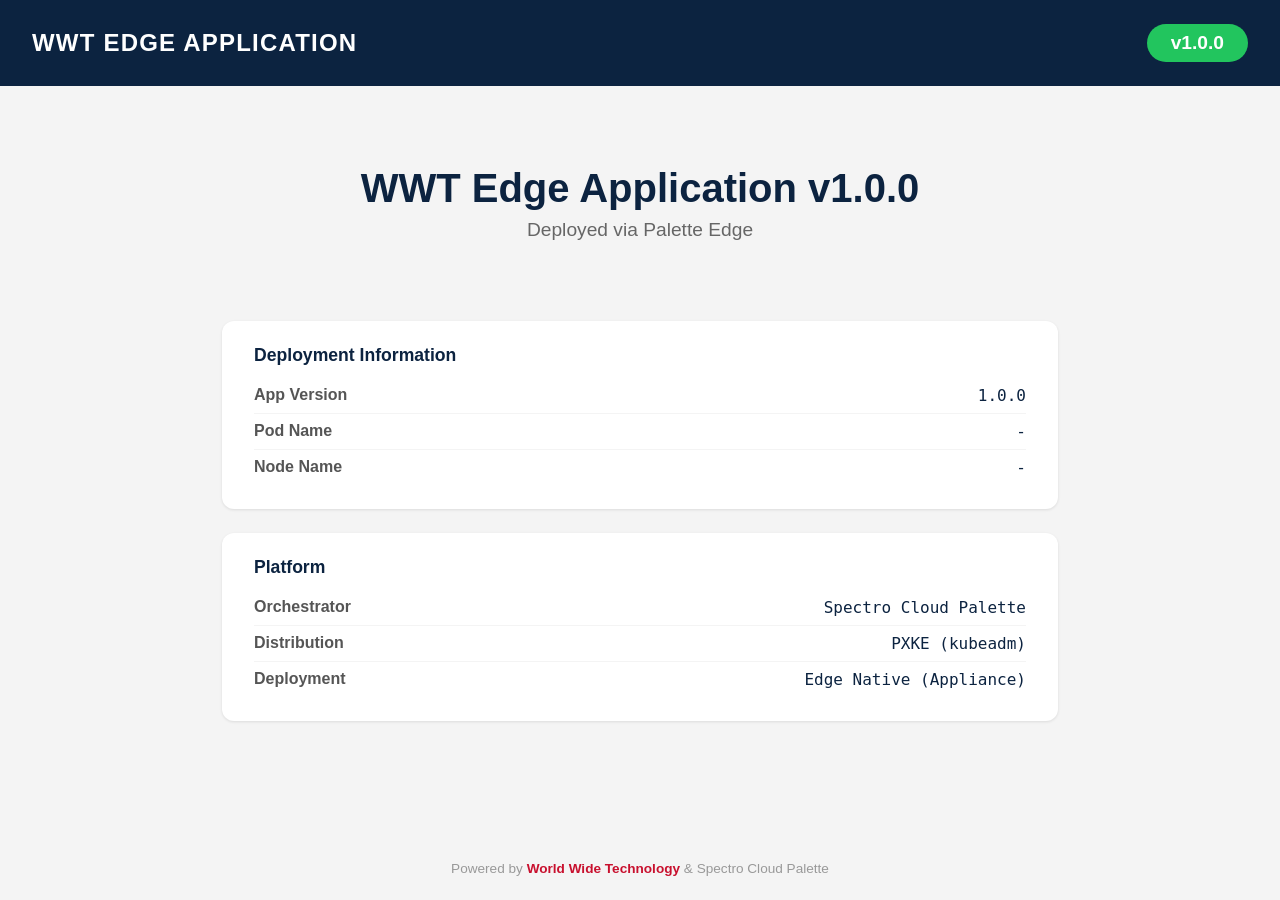
==== app/v1/index.html @ 70e2f0f3 "Initial commit: WWT custom app for Palette edge demo Dockerfile + nginx serving WWT-branded static H" ====
<!DOCTYPE html>
<html lang="en">
<head>
  <meta charset="UTF-8">
  <meta name="viewport" content="width=device-width, initial-scale=1.0">
  <title>WWT Edge Application v1.0.0</title>
  <link rel="stylesheet" href="/css/style.css">
</head>
<body>
  <div class="header">
    <h1>WWT EDGE APPLICATION</h1>
    <span class="version-badge v1">v1.0.0</span>
  </div>

  <div class="container">
    <div class="hero">
      <h2>WWT Edge Application v1.0.0</h2>
      <p class="subtitle">Deployed via Palette Edge</p>
    </div>

    <div class="card">
      <h3>Deployment Information</h3>
      <div class="info-row">
        <span class="info-label">App Version</span>
        <span class="info-value" id="app-version">1.0.0</span>
      </div>
      <div class="info-row">
        <span class="info-label">Pod Name</span>
        <span class="info-value" id="pod-name">-</span>
      </div>
      <div class="info-row">
        <span class="info-label">Node Name</span>
        <span class="info-value" id="node-name">-</span>
      </div>
    </div>

    <div class="card">
      <h3>Platform</h3>
      <div class="info-row">
        <span class="info-label">Orchestrator</span>
        <span class="info-value">Spectro Cloud Palette</span>
      </div>
      <div class="info-row">
        <span class="info-label">Distribution</span>
        <span class="info-value">PXKE (kubeadm)</span>
      </div>
      <div class="info-row">
        <span class="info-label">Deployment</span>
        <span class="info-value">Edge Native (Appliance)</span>
      </div>
    </div>
  </div>

  <div class="footer">
    Powered by <span class="accent">World Wide Technology</span> &amp; Spectro Cloud Palette
  </div>

  <script>
    // Populated by Kubernetes Downward API via ConfigMap-injected env vars
    // The nginx serves static files; pod/node info is injected at render time
    // via a small init script or left as placeholders for the demo
    const params = new URLSearchParams(window.location.search);
    if (params.get('pod')) document.getElementById('pod-name').textContent = params.get('pod');
    if (params.get('node')) document.getElementById('node-name').textContent = params.get('node');
  </script>
</body>
</html>
---- css/style.css ----
/* WWT Branding - Corporate Colors */
:root {
  --wwt-blue: #0C2340;
  --wwt-red: #C8102E;
  --wwt-white: #FFFFFF;
  --wwt-light-gray: #F4F4F4;
  --wwt-dark-gray: #333333;
}

* {
  margin: 0;
  padding: 0;
  box-sizing: border-box;
}

body {
  font-family: -apple-system, BlinkMacSystemFont, 'Segoe UI', Roboto, Oxygen, Ubuntu, sans-serif;
  background-color: var(--wwt-light-gray);
  color: var(--wwt-dark-gray);
  min-height: 100vh;
  display: flex;
  flex-direction: column;
  align-items: center;
}

.header {
  background-color: var(--wwt-blue);
  color: var(--wwt-white);
  width: 100%;
  padding: 1.5rem 2rem;
  display: flex;
  align-items: center;
  justify-content: space-between;
}

.header h1 {
  font-size: 1.5rem;
  font-weight: 600;
  letter-spacing: 0.05em;
}

.version-badge {
  font-size: 1.2rem;
  font-weight: 700;
  padding: 0.5rem 1.5rem;
  border-radius: 2rem;
  display: inline-block;
}

.version-badge.v1 {
  background-color: #22c55e;
  color: #ffffff;
}

.version-badge.v2 {
  background-color: #3b82f6;
  color: #ffffff;
}

.container {
  max-width: 900px;
  width: 100%;
  padding: 2rem;
  flex: 1;
}

.hero {
  text-align: center;
  padding: 3rem 2rem;
  margin-bottom: 2rem;
}

.hero h2 {
  font-size: 2.5rem;
  color: var(--wwt-blue);
  margin-bottom: 0.5rem;
}

.hero .subtitle {
  font-size: 1.2rem;
  color: #666;
}

.card {
  background: var(--wwt-white);
  border-radius: 0.75rem;
  padding: 1.5rem 2rem;
  margin-bottom: 1.5rem;
  box-shadow: 0 1px 3px rgba(0, 0, 0, 0.1);
}

.card h3 {
  color: var(--wwt-blue);
  margin-bottom: 0.75rem;
  font-size: 1.1rem;
}

.card .info-row {
  display: flex;
  justify-content: space-between;
  padding: 0.5rem 0;
  border-bottom: 1px solid var(--wwt-light-gray);
}

.card .info-row:last-child {
  border-bottom: none;
}

.card .info-label {
  font-weight: 600;
  color: #555;
}

.card .info-value {
  font-family: 'SF Mono', 'Fira Code', monospace;
  color: var(--wwt-blue);
}

.whats-new {
  border-left: 4px solid #3b82f6;
}

.whats-new ul {
  list-style: none;
  padding: 0;
}

.whats-new li {
  padding: 0.4rem 0;
  padding-left: 1.5rem;
  position: relative;
}

.whats-new li::before {
  content: "\2713";
  position: absolute;
  left: 0;
  color: #3b82f6;
  font-weight: bold;
}

.footer {
  text-align: center;
  padding: 1.5rem;
  color: #999;
  font-size: 0.85rem;
}

.footer .accent {
  color: var(--wwt-red);
  font-weight: 600;
}
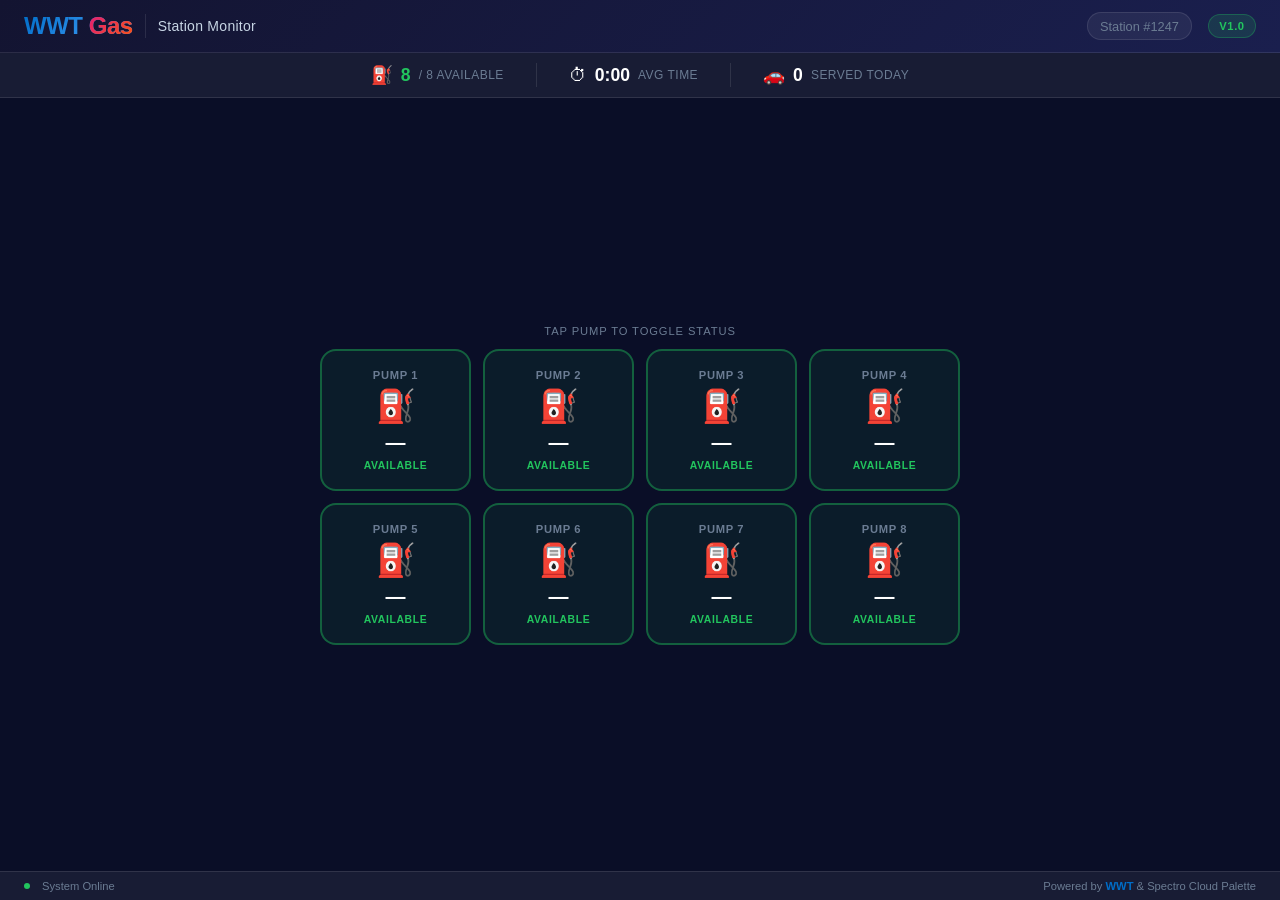
==== commit 9eb2d352: "Rebuild as WWT Gas — Costco fuel station attendant app v1: Station Monitor — 8-pump grid, tap to tog" ====
--- a/app/v1/index.html
+++ b/app/v1/index.html
@@ -2,66 +2,189 @@
 <html lang="en">
 <head>
   <meta charset="UTF-8">
-  <meta name="viewport" content="width=device-width, initial-scale=1.0">
-  <title>WWT Edge Application v1.0.0</title>
+  <meta name="viewport" content="width=device-width, initial-scale=1.0, viewport-fit=cover, user-scalable=no">
+  <meta name="apple-mobile-web-app-capable" content="yes">
+  <meta name="apple-mobile-web-app-status-bar-style" content="black-translucent">
+  <title>WWT Gas — Station Monitor</title>
   <link rel="stylesheet" href="/css/style.css">
 </head>
 <body>
+
+  <!-- Header -->
   <div class="header">
-    <h1>WWT EDGE APPLICATION</h1>
-    <span class="version-badge v1">v1.0.0</span>
+    <div class="header-left">
+      <div class="logo">WWT <span class="logo-accent">Gas</span></div>
+      <div class="header-divider"></div>
+      <div class="header-subtitle">Station Monitor</div>
+    </div>
+    <div class="header-right">
+      <span class="station-id">Station #1247</span>
+      <span class="version-pill v1">v1.0</span>
+    </div>
   </div>
 
-  <div class="container">
-    <div class="hero">
-      <h2>WWT Edge Application v1.0.0</h2>
-      <p class="subtitle">Deployed via Palette Edge</p>
+  <!-- Stats Bar -->
+  <div class="stats-bar">
+    <div class="stat">
+      <span class="stat-icon">⛽</span>
+      <span class="stat-value good" id="available-count">8</span>
+      <span class="stat-label">/ 8 Available</span>
     </div>
+    <div class="stat-divider"></div>
+    <div class="stat">
+      <span class="stat-icon">⏱</span>
+      <span class="stat-value" id="avg-time">0:00</span>
+      <span class="stat-label">Avg Time</span>
+    </div>
+    <div class="stat-divider"></div>
+    <div class="stat">
+      <span class="stat-icon">🚗</span>
+      <span class="stat-value" id="cars-served">0</span>
+      <span class="stat-label">Served Today</span>
+    </div>
+  </div>
 
-    <div class="card">
-      <h3>Deployment Information</h3>
-      <div class="info-row">
-        <span class="info-label">App Version</span>
-        <span class="info-value" id="app-version">1.0.0</span>
-      </div>
-      <div class="info-row">
-        <span class="info-label">Pod Name</span>
-        <span class="info-value" id="pod-name">-</span>
-      </div>
-      <div class="info-row">
-        <span class="info-label">Node Name</span>
-        <span class="info-value" id="node-name">-</span>
-      </div>
-    </div>
-
-    <div class="card">
-      <h3>Platform</h3>
-      <div class="info-row">
-        <span class="info-label">Orchestrator</span>
-        <span class="info-value">Spectro Cloud Palette</span>
-      </div>
-      <div class="info-row">
-        <span class="info-label">Distribution</span>
-        <span class="info-value">PXKE (kubeadm)</span>
-      </div>
-      <div class="info-row">
-        <span class="info-label">Deployment</span>
-        <span class="info-value">Edge Native (Appliance)</span>
+  <!-- Pump Grid -->
+  <div class="main v1-layout">
+    <div class="pump-section">
+      <div class="section-label">Tap pump to toggle status</div>
+      <div class="pump-grid" id="pump-grid">
+        <!-- Pumps generated by JS -->
       </div>
     </div>
   </div>
 
+  <!-- Footer -->
   <div class="footer">
-    Powered by <span class="accent">World Wide Technology</span> &amp; Spectro Cloud Palette
+    <div class="footer-left">
+      <span class="status-dot online"></span>
+      <span>System Online</span>
+    </div>
+    <div class="footer-right">
+      <span class="powered-by">Powered by <span>WWT</span> &amp; Spectro Cloud Palette</span>
+    </div>
   </div>
 
-  <script>
-    // Populated by Kubernetes Downward API via ConfigMap-injected env vars
-    // The nginx serves static files; pod/node info is injected at render time
-    // via a small init script or left as placeholders for the demo
-    const params = new URLSearchParams(window.location.search);
-    if (params.get('pod')) document.getElementById('pod-name').textContent = params.get('pod');
-    if (params.get('node')) document.getElementById('node-name').textContent = params.get('node');
-  </script>
+<script>
+(function() {
+  'use strict';
+
+  const PUMP_COUNT = 8;
+  const WARNING_THRESHOLD = 300;  // 5 min
+  const CRITICAL_THRESHOLD = 420; // 7 min
+
+  // State
+  const pumps = [];
+  let carsServed = 0;
+  let completedTimes = [];
+
+  // Init pumps
+  for (let i = 1; i <= PUMP_COUNT; i++) {
+    pumps.push({ id: i, status: 'available', startTime: null, elapsed: 0 });
+  }
+
+  // Render pump grid
+  const grid = document.getElementById('pump-grid');
+  pumps.forEach(pump => {
+    const el = document.createElement('div');
+    el.className = 'pump available';
+    el.dataset.id = pump.id;
+    el.innerHTML = `
+      <span class="pump-number">Pump ${pump.id}</span>
+      <span class="pump-status-icon">⛽</span>
+      <span class="pump-timer">—</span>
+      <span class="pump-label">Available</span>
+    `;
+    el.addEventListener('click', () => togglePump(pump.id));
+    grid.appendChild(el);
+  });
+
+  function togglePump(id) {
+    const pump = pumps.find(p => p.id === id);
+    if (pump.status === 'available') {
+      pump.status = 'occupied';
+      pump.startTime = Date.now();
+      pump.elapsed = 0;
+    } else {
+      // Complete the pump session
+      if (pump.elapsed > 0) {
+        completedTimes.push(pump.elapsed);
+        carsServed++;
+      }
+      pump.status = 'available';
+      pump.startTime = null;
+      pump.elapsed = 0;
+    }
+    render();
+  }
+
+  function formatTime(seconds) {
+    const m = Math.floor(seconds / 60);
+    const s = Math.floor(seconds % 60);
+    return `${m}:${s.toString().padStart(2, '0')}`;
+  }
+
+  function render() {
+    pumps.forEach(pump => {
+      const el = grid.querySelector(`[data-id="${pump.id}"]`);
+      if (!el) return;
+
+      if (pump.status !== 'available' && pump.startTime) {
+        pump.elapsed = (Date.now() - pump.startTime) / 1000;
+
+        if (pump.elapsed >= CRITICAL_THRESHOLD) {
+          pump.status = 'critical';
+        } else if (pump.elapsed >= WARNING_THRESHOLD) {
+          pump.status = 'warning';
+        } else {
+          pump.status = 'occupied';
+        }
+      }
+
+      el.className = `pump ${pump.status}`;
+
+      const icon = el.querySelector('.pump-status-icon');
+      const timer = el.querySelector('.pump-timer');
+      const label = el.querySelector('.pump-label');
+
+      if (pump.status === 'available') {
+        icon.textContent = '⛽';
+        timer.textContent = '—';
+        label.textContent = 'Available';
+      } else if (pump.status === 'occupied') {
+        icon.textContent = '🚗';
+        timer.textContent = formatTime(pump.elapsed);
+        label.textContent = 'Occupied';
+      } else if (pump.status === 'warning') {
+        icon.textContent = '⚠️';
+        timer.textContent = formatTime(pump.elapsed);
+        label.textContent = 'Overstay';
+      } else if (pump.status === 'critical') {
+        icon.textContent = '🚨';
+        timer.textContent = formatTime(pump.elapsed);
+        label.textContent = 'Alert';
+      }
+    });
+
+    // Update stats
+    const available = pumps.filter(p => p.status === 'available').length;
+    const availEl = document.getElementById('available-count');
+    availEl.textContent = available;
+    availEl.className = `stat-value ${available > 4 ? 'good' : available > 2 ? 'warn' : 'bad'}`;
+
+    document.getElementById('cars-served').textContent = carsServed;
+
+    // Avg time from completed sessions
+    if (completedTimes.length > 0) {
+      const avg = completedTimes.reduce((a, b) => a + b, 0) / completedTimes.length;
+      document.getElementById('avg-time').textContent = formatTime(avg);
+    }
+  }
+
+  // Tick every second
+  setInterval(render, 1000);
+  render();
+})();
+</script>
 </body>
 </html>
--- a/css/style.css
+++ b/css/style.css
@@ -1,152 +1,612 @@
-/* WWT Branding - Corporate Colors */
+/* WWT Gas — Fuel Station Attendant App
+   WWT Branding: #006dc7 blue, #131431 navy, #e31c79 pink accent
+   iPad-first, touch-optimized, dark mode dashboard */
+
 :root {
-  --wwt-blue: #0C2340;
-  --wwt-red: #C8102E;
-  --wwt-white: #FFFFFF;
-  --wwt-light-gray: #F4F4F4;
-  --wwt-dark-gray: #333333;
-}
-
-* {
-  margin: 0;
-  padding: 0;
-  box-sizing: border-box;
+  --wwt-blue: #006dc7;
+  --wwt-navy: #131431;
+  --wwt-deep: #0a0e27;
+  --wwt-pink: #e31c79;
+  --wwt-orange: #fb5510;
+  --wwt-white: #ffffff;
+  --wwt-light: #c8d6e5;
+  --wwt-muted: #6b7c93;
+
+  --pump-available: #22c55e;
+  --pump-occupied: #006dc7;
+  --pump-warning: #f59e0b;
+  --pump-critical: #ef4444;
+  --pump-offline: #374151;
+
+  --glass-bg: rgba(255, 255, 255, 0.06);
+  --glass-border: rgba(255, 255, 255, 0.1);
+  --glass-hover: rgba(255, 255, 255, 0.1);
+
+  --radius: 1rem;
+  --radius-sm: 0.625rem;
+  --radius-lg: 1.25rem;
+
+  --shadow: 0 8px 32px rgba(0, 0, 0, 0.3);
+  --shadow-glow: 0 0 20px rgba(0, 109, 199, 0.3);
+}
+
+* { margin: 0; padding: 0; box-sizing: border-box; }
+
+html {
+  font-size: 16px;
+  -webkit-tap-highlight-color: transparent;
+  -webkit-touch-callout: none;
+  user-select: none;
 }
 
 body {
-  font-family: -apple-system, BlinkMacSystemFont, 'Segoe UI', Roboto, Oxygen, Ubuntu, sans-serif;
-  background-color: var(--wwt-light-gray);
-  color: var(--wwt-dark-gray);
+  font-family: -apple-system, BlinkMacSystemFont, 'SF Pro Display', 'Segoe UI', Roboto, sans-serif;
+  background: var(--wwt-deep);
+  color: var(--wwt-white);
   min-height: 100vh;
+  min-height: 100dvh;
+  overflow: hidden;
   display: flex;
   flex-direction: column;
-  align-items: center;
-}
-
+}
+
+/* ─── Header ─── */
 .header {
-  background-color: var(--wwt-blue);
+  display: flex;
+  align-items: center;
+  justify-content: space-between;
+  padding: 0.75rem 1.5rem;
+  background: linear-gradient(135deg, var(--wwt-navy) 0%, #1a1f4e 100%);
+  border-bottom: 1px solid var(--glass-border);
+  flex-shrink: 0;
+}
+
+.header-left {
+  display: flex;
+  align-items: center;
+  gap: 0.75rem;
+}
+
+.logo {
+  font-size: 1.5rem;
+  font-weight: 700;
+  letter-spacing: -0.02em;
+  background: linear-gradient(135deg, var(--wwt-blue), #4da6ff);
+  -webkit-background-clip: text;
+  -webkit-text-fill-color: transparent;
+  background-clip: text;
+}
+
+.logo-accent {
+  background: linear-gradient(135deg, var(--wwt-pink), var(--wwt-orange));
+  -webkit-background-clip: text;
+  -webkit-text-fill-color: transparent;
+  background-clip: text;
+}
+
+.header-divider {
+  width: 1px;
+  height: 1.5rem;
+  background: var(--glass-border);
+}
+
+.header-subtitle {
+  font-size: 0.875rem;
+  font-weight: 500;
+  color: var(--wwt-light);
+  letter-spacing: 0.02em;
+}
+
+.header-right {
+  display: flex;
+  align-items: center;
+  gap: 1rem;
+}
+
+.station-id {
+  font-size: 0.8rem;
+  color: var(--wwt-muted);
+  background: var(--glass-bg);
+  padding: 0.35rem 0.75rem;
+  border-radius: 2rem;
+  border: 1px solid var(--glass-border);
+}
+
+.version-pill {
+  font-size: 0.7rem;
+  font-weight: 600;
+  padding: 0.3rem 0.65rem;
+  border-radius: 2rem;
+  letter-spacing: 0.05em;
+  text-transform: uppercase;
+}
+
+.version-pill.v1 {
+  background: rgba(34, 197, 94, 0.15);
+  color: var(--pump-available);
+  border: 1px solid rgba(34, 197, 94, 0.3);
+}
+
+.version-pill.v2 {
+  background: rgba(0, 109, 199, 0.15);
+  color: #4da6ff;
+  border: 1px solid rgba(0, 109, 199, 0.3);
+}
+
+.notification-badge {
+  position: relative;
+  font-size: 1.25rem;
+  cursor: pointer;
+  padding: 0.25rem;
+}
+
+.notification-badge .count {
+  position: absolute;
+  top: -4px;
+  right: -6px;
+  background: var(--wwt-pink);
+  color: white;
+  font-size: 0.6rem;
+  font-weight: 700;
+  width: 1rem;
+  height: 1rem;
+  border-radius: 50%;
+  display: flex;
+  align-items: center;
+  justify-content: center;
+}
+
+/* ─── Stats Bar ─── */
+.stats-bar {
+  display: flex;
+  align-items: center;
+  justify-content: center;
+  gap: 2rem;
+  padding: 0.625rem 1.5rem;
+  background: var(--glass-bg);
+  border-bottom: 1px solid var(--glass-border);
+  flex-shrink: 0;
+}
+
+.stat {
+  display: flex;
+  align-items: center;
+  gap: 0.5rem;
+}
+
+.stat-icon {
+  font-size: 1.1rem;
+}
+
+.stat-value {
+  font-size: 1.1rem;
+  font-weight: 700;
+  font-variant-numeric: tabular-nums;
+}
+
+.stat-value.good { color: var(--pump-available); }
+.stat-value.warn { color: var(--pump-warning); }
+.stat-value.bad { color: var(--pump-critical); }
+
+.stat-label {
+  font-size: 0.75rem;
+  color: var(--wwt-muted);
+  text-transform: uppercase;
+  letter-spacing: 0.04em;
+}
+
+.stat-divider {
+  width: 1px;
+  height: 1.5rem;
+  background: var(--glass-border);
+}
+
+/* ─── Recommendation Bar (v2 only) ─── */
+.recommendation-bar {
+  display: flex;
+  align-items: center;
+  gap: 0.75rem;
+  padding: 0.625rem 1.5rem;
+  background: linear-gradient(90deg, rgba(0, 109, 199, 0.15), rgba(0, 109, 199, 0.05));
+  border-bottom: 1px solid rgba(0, 109, 199, 0.2);
+  flex-shrink: 0;
+}
+
+.recommendation-bar .icon {
+  font-size: 1.25rem;
+}
+
+.recommendation-bar .label {
+  font-size: 0.8rem;
+  color: var(--wwt-muted);
+  text-transform: uppercase;
+  letter-spacing: 0.04em;
+}
+
+.recommendation-bar .pump-rec {
+  font-size: 1rem;
+  font-weight: 700;
+  color: var(--pump-available);
+}
+
+.recommendation-bar .pump-rec-detail {
+  font-size: 0.8rem;
+  color: var(--wwt-muted);
+}
+
+/* ─── Main Content ─── */
+.main {
+  flex: 1;
+  display: flex;
+  overflow: hidden;
+  min-height: 0;
+}
+
+.main.v1-layout {
+  justify-content: center;
+  align-items: center;
+  padding: 1rem;
+}
+
+.main.v2-layout {
+  gap: 0;
+}
+
+/* ─── Pump Grid ─── */
+.pump-section {
+  flex: 1;
+  display: flex;
+  flex-direction: column;
+  align-items: center;
+  justify-content: center;
+  padding: 1rem 1.5rem;
+  min-width: 0;
+}
+
+.pump-section .section-label {
+  font-size: 0.7rem;
+  color: var(--wwt-muted);
+  text-transform: uppercase;
+  letter-spacing: 0.08em;
+  margin-bottom: 0.75rem;
+}
+
+.pump-grid {
+  display: grid;
+  grid-template-columns: repeat(4, 1fr);
+  gap: 0.75rem;
+  width: 100%;
+  max-width: 640px;
+}
+
+.v2-layout .pump-grid {
+  max-width: 520px;
+}
+
+/* ─── Pump Card ─── */
+.pump {
+  position: relative;
+  background: var(--glass-bg);
+  border: 2px solid var(--glass-border);
+  border-radius: var(--radius);
+  padding: 1rem 0.5rem;
+  display: flex;
+  flex-direction: column;
+  align-items: center;
+  gap: 0.375rem;
+  cursor: pointer;
+  transition: all 0.2s ease;
+  min-height: 100px;
+  -webkit-tap-highlight-color: transparent;
+  touch-action: manipulation;
+}
+
+.pump:active {
+  transform: scale(0.96);
+}
+
+.pump.available {
+  border-color: rgba(34, 197, 94, 0.4);
+  background: rgba(34, 197, 94, 0.08);
+}
+
+.pump.available:active {
+  background: rgba(34, 197, 94, 0.15);
+}
+
+.pump.occupied {
+  border-color: rgba(0, 109, 199, 0.5);
+  background: rgba(0, 109, 199, 0.1);
+}
+
+.pump.warning {
+  border-color: rgba(245, 158, 11, 0.5);
+  background: rgba(245, 158, 11, 0.1);
+  animation: pulse-warning 2s ease-in-out infinite;
+}
+
+.pump.critical {
+  border-color: rgba(239, 68, 68, 0.6);
+  background: rgba(239, 68, 68, 0.12);
+  animation: pulse-critical 1s ease-in-out infinite;
+}
+
+.pump.offline {
+  border-color: rgba(55, 65, 81, 0.5);
+  background: rgba(55, 65, 81, 0.15);
+  opacity: 0.5;
+  cursor: default;
+}
+
+.pump-number {
+  font-size: 0.7rem;
+  font-weight: 600;
+  color: var(--wwt-muted);
+  text-transform: uppercase;
+  letter-spacing: 0.06em;
+}
+
+.pump-status-icon {
+  font-size: 1.75rem;
+}
+
+.pump-timer {
+  font-size: 1.1rem;
+  font-weight: 700;
+  font-variant-numeric: tabular-nums;
   color: var(--wwt-white);
-  width: 100%;
-  padding: 1.5rem 2rem;
+}
+
+.pump-label {
+  font-size: 0.65rem;
+  text-transform: uppercase;
+  letter-spacing: 0.06em;
+  font-weight: 600;
+}
+
+.pump.available .pump-label { color: var(--pump-available); }
+.pump.occupied .pump-label { color: #4da6ff; }
+.pump.warning .pump-label { color: var(--pump-warning); }
+.pump.critical .pump-label { color: var(--pump-critical); }
+
+.pump .sensor-dot {
+  position: absolute;
+  top: 0.5rem;
+  right: 0.5rem;
+  width: 6px;
+  height: 6px;
+  border-radius: 50%;
+  background: var(--pump-available);
+  animation: sensor-blink 3s ease-in-out infinite;
+}
+
+.pump.occupied .sensor-dot,
+.pump.warning .sensor-dot,
+.pump.critical .sensor-dot {
+  background: var(--wwt-blue);
+}
+
+/* ─── Analytics Panel (v2) ─── */
+.analytics-panel {
+  width: 280px;
+  background: linear-gradient(180deg, rgba(19, 20, 49, 0.95), rgba(10, 14, 39, 0.98));
+  border-left: 1px solid var(--glass-border);
+  padding: 1rem;
+  display: flex;
+  flex-direction: column;
+  gap: 0.75rem;
+  overflow-y: auto;
+  flex-shrink: 0;
+}
+
+.analytics-panel .panel-title {
+  font-size: 0.7rem;
+  font-weight: 600;
+  text-transform: uppercase;
+  letter-spacing: 0.08em;
+  color: var(--wwt-muted);
+  padding-bottom: 0.375rem;
+  border-bottom: 1px solid var(--glass-border);
+}
+
+.metric-card {
+  background: var(--glass-bg);
+  border: 1px solid var(--glass-border);
+  border-radius: var(--radius-sm);
+  padding: 0.75rem;
+}
+
+.metric-card .metric-label {
+  font-size: 0.65rem;
+  text-transform: uppercase;
+  letter-spacing: 0.06em;
+  color: var(--wwt-muted);
+  margin-bottom: 0.25rem;
+}
+
+.metric-card .metric-value {
+  font-size: 1.5rem;
+  font-weight: 700;
+  font-variant-numeric: tabular-nums;
+}
+
+.metric-card .metric-unit {
+  font-size: 0.75rem;
+  color: var(--wwt-muted);
+  font-weight: 400;
+}
+
+.metric-card .metric-trend {
+  font-size: 0.75rem;
+  font-weight: 600;
+  margin-left: 0.5rem;
+}
+
+.metric-trend.up { color: var(--pump-available); }
+.metric-trend.down { color: var(--pump-critical); }
+
+.efficiency-bar {
+  height: 6px;
+  background: rgba(255, 255, 255, 0.08);
+  border-radius: 3px;
+  margin-top: 0.5rem;
+  overflow: hidden;
+}
+
+.efficiency-bar .fill {
+  height: 100%;
+  border-radius: 3px;
+  background: linear-gradient(90deg, var(--wwt-blue), var(--pump-available));
+  transition: width 0.5s ease;
+}
+
+.activity-log {
+  flex: 1;
+  min-height: 0;
+}
+
+.activity-log .log-title {
+  font-size: 0.65rem;
+  text-transform: uppercase;
+  letter-spacing: 0.06em;
+  color: var(--wwt-muted);
+  margin-bottom: 0.5rem;
+}
+
+.log-entries {
+  display: flex;
+  flex-direction: column;
+  gap: 0.375rem;
+  max-height: 180px;
+  overflow-y: auto;
+}
+
+.log-entry {
+  font-size: 0.7rem;
+  color: var(--wwt-light);
+  padding: 0.35rem 0.5rem;
+  background: var(--glass-bg);
+  border-radius: 0.375rem;
+  display: flex;
+  align-items: center;
+  gap: 0.5rem;
+}
+
+.log-entry .log-time {
+  color: var(--wwt-muted);
+  font-variant-numeric: tabular-nums;
+  flex-shrink: 0;
+}
+
+/* ─── Footer ─── */
+.footer {
   display: flex;
   align-items: center;
   justify-content: space-between;
-}
-
-.header h1 {
-  font-size: 1.5rem;
+  padding: 0.5rem 1.5rem;
+  background: var(--glass-bg);
+  border-top: 1px solid var(--glass-border);
+  flex-shrink: 0;
+}
+
+.footer-left, .footer-right {
+  display: flex;
+  align-items: center;
+  gap: 0.75rem;
+  font-size: 0.7rem;
+  color: var(--wwt-muted);
+}
+
+.footer .status-dot {
+  width: 6px;
+  height: 6px;
+  border-radius: 50%;
+  display: inline-block;
+}
+
+.footer .status-dot.online { background: var(--pump-available); }
+.footer .status-dot.sensor { background: var(--wwt-blue); animation: sensor-blink 3s ease-in-out infinite; }
+
+.footer .powered-by {
+  color: var(--wwt-muted);
+}
+
+.footer .powered-by span {
+  color: var(--wwt-blue);
   font-weight: 600;
-  letter-spacing: 0.05em;
-}
-
-.version-badge {
-  font-size: 1.2rem;
-  font-weight: 700;
-  padding: 0.5rem 1.5rem;
-  border-radius: 2rem;
-  display: inline-block;
-}
-
-.version-badge.v1 {
-  background-color: #22c55e;
-  color: #ffffff;
-}
-
-.version-badge.v2 {
-  background-color: #3b82f6;
-  color: #ffffff;
-}
-
-.container {
-  max-width: 900px;
-  width: 100%;
-  padding: 2rem;
-  flex: 1;
-}
-
-.hero {
-  text-align: center;
-  padding: 3rem 2rem;
-  margin-bottom: 2rem;
-}
-
-.hero h2 {
-  font-size: 2.5rem;
-  color: var(--wwt-blue);
-  margin-bottom: 0.5rem;
-}
-
-.hero .subtitle {
-  font-size: 1.2rem;
-  color: #666;
-}
-
-.card {
-  background: var(--wwt-white);
-  border-radius: 0.75rem;
-  padding: 1.5rem 2rem;
-  margin-bottom: 1.5rem;
-  box-shadow: 0 1px 3px rgba(0, 0, 0, 0.1);
-}
-
-.card h3 {
-  color: var(--wwt-blue);
-  margin-bottom: 0.75rem;
-  font-size: 1.1rem;
-}
-
-.card .info-row {
-  display: flex;
-  justify-content: space-between;
-  padding: 0.5rem 0;
-  border-bottom: 1px solid var(--wwt-light-gray);
-}
-
-.card .info-row:last-child {
-  border-bottom: none;
-}
-
-.card .info-label {
-  font-weight: 600;
-  color: #555;
-}
-
-.card .info-value {
-  font-family: 'SF Mono', 'Fira Code', monospace;
-  color: var(--wwt-blue);
-}
-
-.whats-new {
-  border-left: 4px solid #3b82f6;
-}
-
-.whats-new ul {
-  list-style: none;
-  padding: 0;
-}
-
-.whats-new li {
-  padding: 0.4rem 0;
-  padding-left: 1.5rem;
-  position: relative;
-}
-
-.whats-new li::before {
-  content: "\2713";
-  position: absolute;
-  left: 0;
-  color: #3b82f6;
-  font-weight: bold;
-}
-
-.footer {
-  text-align: center;
-  padding: 1.5rem;
-  color: #999;
-  font-size: 0.85rem;
-}
-
-.footer .accent {
-  color: var(--wwt-red);
-  font-weight: 600;
-}
+}
+
+/* ─── Toast Notifications ─── */
+.toast-container {
+  position: fixed;
+  top: 4.5rem;
+  right: 1rem;
+  display: flex;
+  flex-direction: column;
+  gap: 0.5rem;
+  z-index: 100;
+  pointer-events: none;
+}
+
+.toast {
+  background: rgba(19, 20, 49, 0.95);
+  backdrop-filter: blur(12px);
+  border: 1px solid var(--glass-border);
+  border-radius: var(--radius-sm);
+  padding: 0.6rem 1rem;
+  font-size: 0.8rem;
+  color: var(--wwt-light);
+  display: flex;
+  align-items: center;
+  gap: 0.5rem;
+  animation: toast-in 0.3s ease-out;
+  box-shadow: var(--shadow);
+  max-width: 300px;
+}
+
+.toast.warning { border-color: rgba(245, 158, 11, 0.4); }
+.toast.info { border-color: rgba(0, 109, 199, 0.4); }
+.toast.success { border-color: rgba(34, 197, 94, 0.4); }
+
+.toast.fade-out {
+  animation: toast-out 0.3s ease-in forwards;
+}
+
+/* ─── Animations ─── */
+@keyframes pulse-warning {
+  0%, 100% { box-shadow: 0 0 0 0 rgba(245, 158, 11, 0); }
+  50% { box-shadow: 0 0 16px 2px rgba(245, 158, 11, 0.2); }
+}
+
+@keyframes pulse-critical {
+  0%, 100% { box-shadow: 0 0 0 0 rgba(239, 68, 68, 0); }
+  50% { box-shadow: 0 0 20px 4px rgba(239, 68, 68, 0.25); }
+}
+
+@keyframes sensor-blink {
+  0%, 100% { opacity: 1; }
+  50% { opacity: 0.3; }
+}
+
+@keyframes toast-in {
+  from { opacity: 0; transform: translateX(20px); }
+  to { opacity: 1; transform: translateX(0); }
+}
+
+@keyframes toast-out {
+  from { opacity: 1; transform: translateX(0); }
+  to { opacity: 0; transform: translateX(20px); }
+}
+
+/* ─── Responsive ─── */
+@media (max-width: 768px) {
+  .pump-grid { grid-template-columns: repeat(2, 1fr); }
+  .analytics-panel { width: 220px; }
+  .stats-bar { gap: 1rem; flex-wrap: wrap; }
+}
+
+@media (min-width: 1024px) {
+  .pump { min-height: 110px; padding: 1.125rem 0.75rem; }
+  .pump-timer { font-size: 1.25rem; }
+  .pump-status-icon { font-size: 2rem; }
+}
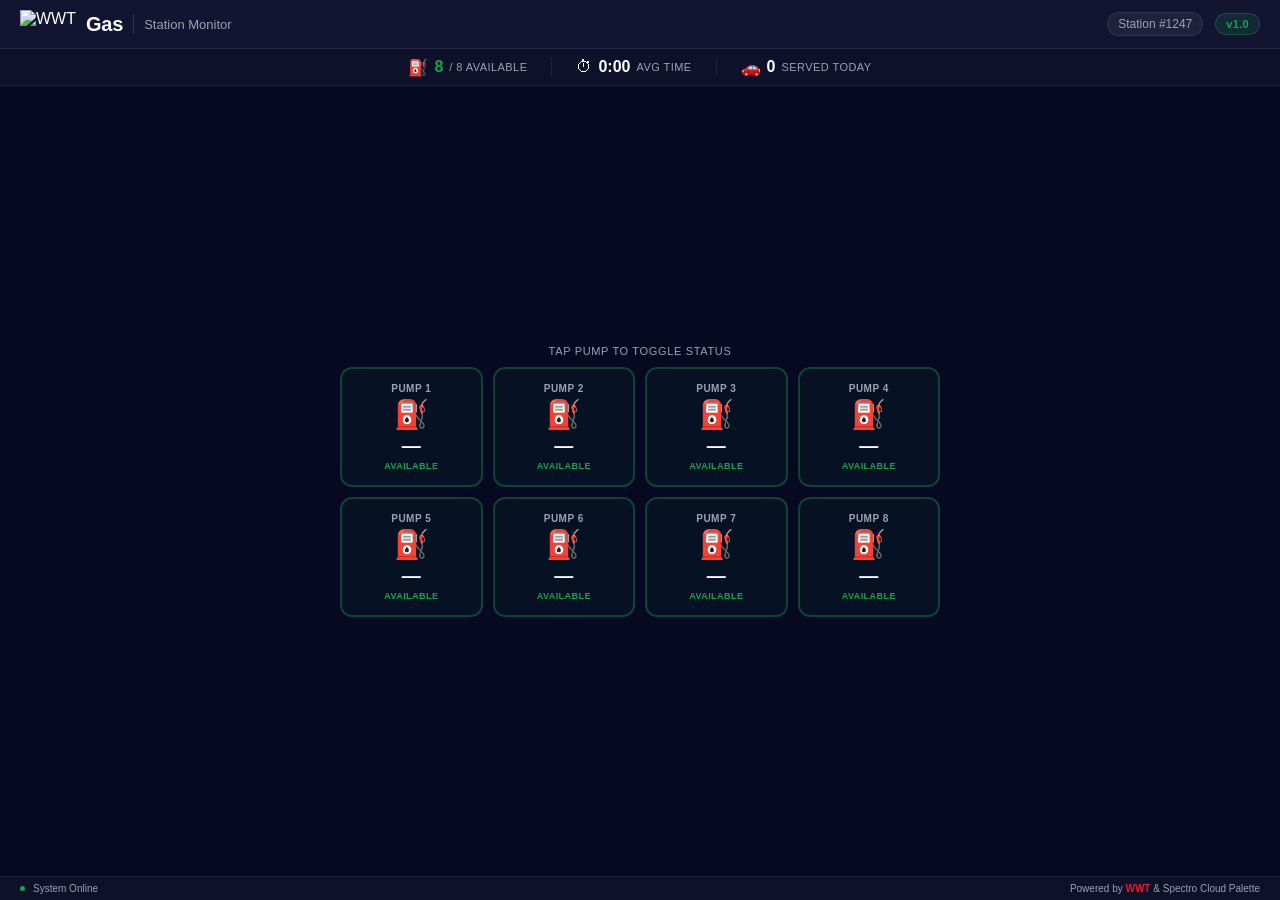
==== commit 1098b7ac: "Update branding with real WWT logo and speed up v2 simulation" ====
--- a/app/v1/index.html
+++ b/app/v1/index.html
@@ -13,7 +13,8 @@
   <!-- Header -->
   <div class="header">
     <div class="header-left">
-      <div class="logo">WWT <span class="logo-accent">Gas</span></div>
+      <img src="/images/logo.png" class="logo-mark" alt="WWT">
+      <span class="logo-text">Gas</span>
       <div class="header-divider"></div>
       <div class="header-subtitle">Station Monitor</div>
     </div>
--- a/css/style.css
+++ b/css/style.css
@@ -1,33 +1,31 @@
 /* WWT Gas — Fuel Station Attendant App
-   WWT Branding: #006dc7 blue, #131431 navy, #e31c79 pink accent
-   iPad-first, touch-optimized, dark mode dashboard */
+   Brand: World Wide Technology
+   Colors from wwt.com: blue #006dc7, ink #0a0b19, red #e8192c,
+   dark bg #070822, navy #131431, pink rgba(227,28,121) */
 
 :root {
+  --wwt-red: #e8192c;
   --wwt-blue: #006dc7;
+  --wwt-ink: #0a0b19;
+  --wwt-dark: #070822;
   --wwt-navy: #131431;
-  --wwt-deep: #0a0e27;
   --wwt-pink: #e31c79;
-  --wwt-orange: #fb5510;
+  --wwt-orange: #fb550e;
+  --wwt-purple: #1c0087;
   --wwt-white: #ffffff;
-  --wwt-light: #c8d6e5;
-  --wwt-muted: #6b7c93;
-
-  --pump-available: #22c55e;
+  --wwt-light: #d1d5db;
+  --wwt-muted: #9ca3af;
+
+  --pump-available: #16a34a;
   --pump-occupied: #006dc7;
   --pump-warning: #f59e0b;
   --pump-critical: #ef4444;
-  --pump-offline: #374151;
-
-  --glass-bg: rgba(255, 255, 255, 0.06);
-  --glass-border: rgba(255, 255, 255, 0.1);
-  --glass-hover: rgba(255, 255, 255, 0.1);
-
-  --radius: 1rem;
-  --radius-sm: 0.625rem;
-  --radius-lg: 1.25rem;
-
-  --shadow: 0 8px 32px rgba(0, 0, 0, 0.3);
-  --shadow-glow: 0 0 20px rgba(0, 109, 199, 0.3);
+
+  --glass-bg: rgba(255, 255, 255, 0.05);
+  --glass-border: rgba(255, 255, 255, 0.08);
+
+  --radius: 0.75rem;
+  --radius-sm: 0.5rem;
 }
 
 * { margin: 0; padding: 0; box-sizing: border-box; }
@@ -40,8 +38,8 @@
 }
 
 body {
-  font-family: -apple-system, BlinkMacSystemFont, 'SF Pro Display', 'Segoe UI', Roboto, sans-serif;
-  background: var(--wwt-deep);
+  font-family: -apple-system, BlinkMacSystemFont, 'SF Pro Display', 'Segoe UI', Roboto, Helvetica, Arial, sans-serif;
+  background: var(--wwt-dark);
   color: var(--wwt-white);
   min-height: 100vh;
   min-height: 100dvh;
@@ -55,8 +53,8 @@
   display: flex;
   align-items: center;
   justify-content: space-between;
-  padding: 0.75rem 1.5rem;
-  background: linear-gradient(135deg, var(--wwt-navy) 0%, #1a1f4e 100%);
+  padding: 0.625rem 1.25rem;
+  background: var(--wwt-navy);
   border-bottom: 1px solid var(--glass-border);
   flex-shrink: 0;
 }
@@ -64,78 +62,75 @@
 .header-left {
   display: flex;
   align-items: center;
-  gap: 0.75rem;
-}
-
-.logo {
-  font-size: 1.5rem;
+  gap: 0.625rem;
+}
+
+.logo-mark {
+  height: 1.75rem;
+  width: auto;
+}
+
+.logo-text {
+  font-size: 1.25rem;
   font-weight: 700;
-  letter-spacing: -0.02em;
-  background: linear-gradient(135deg, var(--wwt-blue), #4da6ff);
-  -webkit-background-clip: text;
-  -webkit-text-fill-color: transparent;
-  background-clip: text;
-}
-
-.logo-accent {
-  background: linear-gradient(135deg, var(--wwt-pink), var(--wwt-orange));
-  -webkit-background-clip: text;
-  -webkit-text-fill-color: transparent;
-  background-clip: text;
+  color: var(--wwt-white);
+  letter-spacing: -0.01em;
+}
+
+.logo-text .accent {
+  color: var(--wwt-blue);
 }
 
 .header-divider {
   width: 1px;
-  height: 1.5rem;
-  background: var(--glass-border);
+  height: 1.25rem;
+  background: rgba(255, 255, 255, 0.15);
 }
 
 .header-subtitle {
-  font-size: 0.875rem;
+  font-size: 0.8125rem;
   font-weight: 500;
-  color: var(--wwt-light);
-  letter-spacing: 0.02em;
+  color: var(--wwt-muted);
 }
 
 .header-right {
   display: flex;
   align-items: center;
-  gap: 1rem;
+  gap: 0.75rem;
 }
 
 .station-id {
-  font-size: 0.8rem;
-  color: var(--wwt-muted);
-  background: var(--glass-bg);
-  padding: 0.35rem 0.75rem;
-  border-radius: 2rem;
+  font-size: 0.75rem;
+  color: var(--wwt-muted);
+  background: rgba(255, 255, 255, 0.06);
+  padding: 0.25rem 0.625rem;
+  border-radius: 9999px;
   border: 1px solid var(--glass-border);
 }
 
 .version-pill {
-  font-size: 0.7rem;
+  font-size: 0.6875rem;
   font-weight: 600;
-  padding: 0.3rem 0.65rem;
-  border-radius: 2rem;
-  letter-spacing: 0.05em;
-  text-transform: uppercase;
+  padding: 0.25rem 0.625rem;
+  border-radius: 9999px;
+  letter-spacing: 0.03em;
 }
 
 .version-pill.v1 {
-  background: rgba(34, 197, 94, 0.15);
+  background: rgba(22, 163, 74, 0.15);
   color: var(--pump-available);
-  border: 1px solid rgba(34, 197, 94, 0.3);
+  border: 1px solid rgba(22, 163, 74, 0.3);
 }
 
 .version-pill.v2 {
   background: rgba(0, 109, 199, 0.15);
-  color: #4da6ff;
+  color: var(--wwt-blue);
   border: 1px solid rgba(0, 109, 199, 0.3);
 }
 
 .notification-badge {
   position: relative;
-  font-size: 1.25rem;
+  font-size: 1.125rem;
   cursor: pointer;
   padding: 0.25rem;
 }
@@ -144,12 +139,12 @@
   position: absolute;
   top: -4px;
   right: -6px;
-  background: var(--wwt-pink);
+  background: var(--wwt-red);
   color: white;
-  font-size: 0.6rem;
+  font-size: 0.5625rem;
   font-weight: 700;
-  width: 1rem;
-  height: 1rem;
+  width: 0.875rem;
+  height: 0.875rem;
   border-radius: 50%;
   display: flex;
   align-items: center;
@@ -161,9 +156,9 @@
   display: flex;
   align-items: center;
   justify-content: center;
-  gap: 2rem;
-  padding: 0.625rem 1.5rem;
-  background: var(--glass-bg);
+  gap: 1.5rem;
+  padding: 0.5rem 1.25rem;
+  background: rgba(255, 255, 255, 0.03);
   border-bottom: 1px solid var(--glass-border);
   flex-shrink: 0;
 }
@@ -171,15 +166,13 @@
 .stat {
   display: flex;
   align-items: center;
-  gap: 0.5rem;
-}
-
-.stat-icon {
-  font-size: 1.1rem;
-}
+  gap: 0.375rem;
+}
+
+.stat-icon { font-size: 1rem; }
 
 .stat-value {
-  font-size: 1.1rem;
+  font-size: 1rem;
   font-weight: 700;
   font-variant-numeric: tabular-nums;
 }
@@ -189,7 +182,7 @@
 .stat-value.bad { color: var(--pump-critical); }
 
 .stat-label {
-  font-size: 0.75rem;
+  font-size: 0.6875rem;
   color: var(--wwt-muted);
   text-transform: uppercase;
   letter-spacing: 0.04em;
@@ -197,30 +190,28 @@
 
 .stat-divider {
   width: 1px;
-  height: 1.5rem;
+  height: 1.25rem;
   background: var(--glass-border);
 }
 
-/* ─── Recommendation Bar (v2 only) ─── */
+/* ─── Recommendation Bar (v2) ─── */
 .recommendation-bar {
   display: flex;
   align-items: center;
-  gap: 0.75rem;
-  padding: 0.625rem 1.5rem;
-  background: linear-gradient(90deg, rgba(0, 109, 199, 0.15), rgba(0, 109, 199, 0.05));
-  border-bottom: 1px solid rgba(0, 109, 199, 0.2);
+  gap: 0.625rem;
+  padding: 0.5rem 1.25rem;
+  background: rgba(0, 109, 199, 0.08);
+  border-bottom: 1px solid rgba(0, 109, 199, 0.15);
   flex-shrink: 0;
 }
 
-.recommendation-bar .icon {
-  font-size: 1.25rem;
-}
+.recommendation-bar .icon { font-size: 1.125rem; }
 
 .recommendation-bar .label {
-  font-size: 0.8rem;
-  color: var(--wwt-muted);
-  text-transform: uppercase;
-  letter-spacing: 0.04em;
+  font-size: 0.75rem;
+  color: var(--wwt-muted);
+  text-transform: uppercase;
+  letter-spacing: 0.03em;
 }
 
 .recommendation-bar .pump-rec {
@@ -230,11 +221,11 @@
 }
 
 .recommendation-bar .pump-rec-detail {
-  font-size: 0.8rem;
-  color: var(--wwt-muted);
-}
-
-/* ─── Main Content ─── */
+  font-size: 0.75rem;
+  color: var(--wwt-muted);
+}
+
+/* ─── Main ─── */
 .main {
   flex: 1;
   display: flex;
@@ -245,43 +236,39 @@
 .main.v1-layout {
   justify-content: center;
   align-items: center;
-  padding: 1rem;
-}
-
-.main.v2-layout {
-  gap: 0;
-}
-
-/* ─── Pump Grid ─── */
+  padding: 0.75rem;
+}
+
+.main.v2-layout { gap: 0; }
+
+/* ─── Pump Section ─── */
 .pump-section {
   flex: 1;
   display: flex;
   flex-direction: column;
   align-items: center;
   justify-content: center;
-  padding: 1rem 1.5rem;
+  padding: 0.75rem 1.25rem;
   min-width: 0;
 }
 
 .pump-section .section-label {
-  font-size: 0.7rem;
-  color: var(--wwt-muted);
-  text-transform: uppercase;
-  letter-spacing: 0.08em;
-  margin-bottom: 0.75rem;
+  font-size: 0.6875rem;
+  color: var(--wwt-muted);
+  text-transform: uppercase;
+  letter-spacing: 0.06em;
+  margin-bottom: 0.625rem;
 }
 
 .pump-grid {
   display: grid;
   grid-template-columns: repeat(4, 1fr);
-  gap: 0.75rem;
+  gap: 0.625rem;
   width: 100%;
-  max-width: 640px;
-}
-
-.v2-layout .pump-grid {
-  max-width: 520px;
-}
+  max-width: 600px;
+}
+
+.v2-layout .pump-grid { max-width: 500px; }
 
 /* ─── Pump Card ─── */
 .pump {
@@ -289,92 +276,83 @@
   background: var(--glass-bg);
   border: 2px solid var(--glass-border);
   border-radius: var(--radius);
-  padding: 1rem 0.5rem;
+  padding: 0.875rem 0.5rem;
   display: flex;
   flex-direction: column;
   align-items: center;
-  gap: 0.375rem;
+  gap: 0.25rem;
   cursor: pointer;
-  transition: all 0.2s ease;
-  min-height: 100px;
+  transition: all 0.15s ease;
+  min-height: 95px;
   -webkit-tap-highlight-color: transparent;
   touch-action: manipulation;
 }
 
-.pump:active {
-  transform: scale(0.96);
-}
+.pump:active { transform: scale(0.96); }
 
 .pump.available {
-  border-color: rgba(34, 197, 94, 0.4);
-  background: rgba(34, 197, 94, 0.08);
-}
-
-.pump.available:active {
-  background: rgba(34, 197, 94, 0.15);
+  border-color: rgba(22, 163, 74, 0.35);
+  background: rgba(22, 163, 74, 0.06);
 }
 
 .pump.occupied {
-  border-color: rgba(0, 109, 199, 0.5);
-  background: rgba(0, 109, 199, 0.1);
+  border-color: rgba(0, 109, 199, 0.4);
+  background: rgba(0, 109, 199, 0.08);
 }
 
 .pump.warning {
-  border-color: rgba(245, 158, 11, 0.5);
-  background: rgba(245, 158, 11, 0.1);
+  border-color: rgba(245, 158, 11, 0.45);
+  background: rgba(245, 158, 11, 0.08);
   animation: pulse-warning 2s ease-in-out infinite;
 }
 
 .pump.critical {
-  border-color: rgba(239, 68, 68, 0.6);
-  background: rgba(239, 68, 68, 0.12);
+  border-color: rgba(232, 25, 44, 0.5);
+  background: rgba(232, 25, 44, 0.1);
   animation: pulse-critical 1s ease-in-out infinite;
 }
 
 .pump.offline {
-  border-color: rgba(55, 65, 81, 0.5);
-  background: rgba(55, 65, 81, 0.15);
-  opacity: 0.5;
+  border-color: rgba(255, 255, 255, 0.05);
+  background: rgba(255, 255, 255, 0.02);
+  opacity: 0.4;
   cursor: default;
 }
 
 .pump-number {
-  font-size: 0.7rem;
+  font-size: 0.625rem;
   font-weight: 600;
   color: var(--wwt-muted);
   text-transform: uppercase;
-  letter-spacing: 0.06em;
-}
-
-.pump-status-icon {
-  font-size: 1.75rem;
-}
+  letter-spacing: 0.05em;
+}
+
+.pump-status-icon { font-size: 1.625rem; }
 
 .pump-timer {
-  font-size: 1.1rem;
+  font-size: 1.0625rem;
   font-weight: 700;
   font-variant-numeric: tabular-nums;
-  color: var(--wwt-white);
 }
 
 .pump-label {
-  font-size: 0.65rem;
-  text-transform: uppercase;
-  letter-spacing: 0.06em;
+  font-size: 0.5625rem;
+  text-transform: uppercase;
+  letter-spacing: 0.05em;
   font-weight: 600;
 }
 
 .pump.available .pump-label { color: var(--pump-available); }
-.pump.occupied .pump-label { color: #4da6ff; }
+.pump.occupied .pump-label { color: var(--wwt-blue); }
 .pump.warning .pump-label { color: var(--pump-warning); }
-.pump.critical .pump-label { color: var(--pump-critical); }
+.pump.critical .pump-label { color: var(--wwt-red); }
 
 .pump .sensor-dot {
   position: absolute;
-  top: 0.5rem;
-  right: 0.5rem;
-  width: 6px;
-  height: 6px;
+  top: 0.4rem;
+  right: 0.4rem;
+  width: 5px;
+  height: 5px;
   border-radius: 50%;
   background: var(--pump-available);
   animation: sensor-blink 3s ease-in-out infinite;
@@ -388,22 +366,22 @@
 
 /* ─── Analytics Panel (v2) ─── */
 .analytics-panel {
-  width: 280px;
-  background: linear-gradient(180deg, rgba(19, 20, 49, 0.95), rgba(10, 14, 39, 0.98));
+  width: 260px;
+  background: rgba(19, 20, 49, 0.6);
   border-left: 1px solid var(--glass-border);
-  padding: 1rem;
+  padding: 0.75rem;
   display: flex;
   flex-direction: column;
-  gap: 0.75rem;
+  gap: 0.5rem;
   overflow-y: auto;
   flex-shrink: 0;
 }
 
 .analytics-panel .panel-title {
-  font-size: 0.7rem;
+  font-size: 0.625rem;
   font-weight: 600;
   text-transform: uppercase;
-  letter-spacing: 0.08em;
+  letter-spacing: 0.06em;
   color: var(--wwt-muted);
   padding-bottom: 0.375rem;
   border-bottom: 1px solid var(--glass-border);
@@ -413,43 +391,43 @@
   background: var(--glass-bg);
   border: 1px solid var(--glass-border);
   border-radius: var(--radius-sm);
-  padding: 0.75rem;
+  padding: 0.625rem;
 }
 
 .metric-card .metric-label {
-  font-size: 0.65rem;
-  text-transform: uppercase;
-  letter-spacing: 0.06em;
-  color: var(--wwt-muted);
-  margin-bottom: 0.25rem;
+  font-size: 0.5625rem;
+  text-transform: uppercase;
+  letter-spacing: 0.05em;
+  color: var(--wwt-muted);
+  margin-bottom: 0.1875rem;
 }
 
 .metric-card .metric-value {
-  font-size: 1.5rem;
+  font-size: 1.375rem;
   font-weight: 700;
   font-variant-numeric: tabular-nums;
 }
 
 .metric-card .metric-unit {
-  font-size: 0.75rem;
+  font-size: 0.6875rem;
   color: var(--wwt-muted);
   font-weight: 400;
 }
 
 .metric-card .metric-trend {
-  font-size: 0.75rem;
+  font-size: 0.6875rem;
   font-weight: 600;
-  margin-left: 0.5rem;
+  margin-left: 0.375rem;
 }
 
 .metric-trend.up { color: var(--pump-available); }
-.metric-trend.down { color: var(--pump-critical); }
+.metric-trend.down { color: var(--wwt-red); }
 
 .efficiency-bar {
-  height: 6px;
-  background: rgba(255, 255, 255, 0.08);
+  height: 5px;
+  background: rgba(255, 255, 255, 0.06);
   border-radius: 3px;
-  margin-top: 0.5rem;
+  margin-top: 0.375rem;
   overflow: hidden;
 }
 
@@ -460,36 +438,33 @@
   transition: width 0.5s ease;
 }
 
-.activity-log {
-  flex: 1;
-  min-height: 0;
-}
+.activity-log { flex: 1; min-height: 0; }
 
 .activity-log .log-title {
-  font-size: 0.65rem;
-  text-transform: uppercase;
-  letter-spacing: 0.06em;
-  color: var(--wwt-muted);
-  margin-bottom: 0.5rem;
+  font-size: 0.5625rem;
+  text-transform: uppercase;
+  letter-spacing: 0.05em;
+  color: var(--wwt-muted);
+  margin-bottom: 0.375rem;
 }
 
 .log-entries {
   display: flex;
   flex-direction: column;
+  gap: 0.25rem;
+  max-height: 170px;
+  overflow-y: auto;
+}
+
+.log-entry {
+  font-size: 0.625rem;
+  color: var(--wwt-light);
+  padding: 0.25rem 0.375rem;
+  background: var(--glass-bg);
+  border-radius: 0.25rem;
+  display: flex;
+  align-items: center;
   gap: 0.375rem;
-  max-height: 180px;
-  overflow-y: auto;
-}
-
-.log-entry {
-  font-size: 0.7rem;
-  color: var(--wwt-light);
-  padding: 0.35rem 0.5rem;
-  background: var(--glass-bg);
-  border-radius: 0.375rem;
-  display: flex;
-  align-items: center;
-  gap: 0.5rem;
 }
 
 .log-entry .log-time {
@@ -503,8 +478,8 @@
   display: flex;
   align-items: center;
   justify-content: space-between;
-  padding: 0.5rem 1.5rem;
-  background: var(--glass-bg);
+  padding: 0.375rem 1.25rem;
+  background: rgba(255, 255, 255, 0.03);
   border-top: 1px solid var(--glass-border);
   flex-shrink: 0;
 }
@@ -512,14 +487,14 @@
 .footer-left, .footer-right {
   display: flex;
   align-items: center;
-  gap: 0.75rem;
-  font-size: 0.7rem;
+  gap: 0.5rem;
+  font-size: 0.625rem;
   color: var(--wwt-muted);
 }
 
 .footer .status-dot {
-  width: 6px;
-  height: 6px;
+  width: 5px;
+  height: 5px;
   border-radius: 50%;
   display: inline-block;
 }
@@ -527,60 +502,51 @@
 .footer .status-dot.online { background: var(--pump-available); }
 .footer .status-dot.sensor { background: var(--wwt-blue); animation: sensor-blink 3s ease-in-out infinite; }
 
-.footer .powered-by {
-  color: var(--wwt-muted);
-}
-
-.footer .powered-by span {
-  color: var(--wwt-blue);
-  font-weight: 600;
-}
+.footer .powered-by span { color: var(--wwt-red); font-weight: 600; }
 
 /* ─── Toast Notifications ─── */
 .toast-container {
   position: fixed;
-  top: 4.5rem;
-  right: 1rem;
+  top: 4rem;
+  right: 0.75rem;
   display: flex;
   flex-direction: column;
-  gap: 0.5rem;
+  gap: 0.375rem;
   z-index: 100;
   pointer-events: none;
 }
 
 .toast {
-  background: rgba(19, 20, 49, 0.95);
+  background: rgba(7, 8, 34, 0.92);
   backdrop-filter: blur(12px);
   border: 1px solid var(--glass-border);
   border-radius: var(--radius-sm);
-  padding: 0.6rem 1rem;
-  font-size: 0.8rem;
+  padding: 0.5rem 0.75rem;
+  font-size: 0.75rem;
   color: var(--wwt-light);
   display: flex;
   align-items: center;
-  gap: 0.5rem;
+  gap: 0.375rem;
   animation: toast-in 0.3s ease-out;
-  box-shadow: var(--shadow);
-  max-width: 300px;
-}
-
-.toast.warning { border-color: rgba(245, 158, 11, 0.4); }
-.toast.info { border-color: rgba(0, 109, 199, 0.4); }
-.toast.success { border-color: rgba(34, 197, 94, 0.4); }
-
-.toast.fade-out {
-  animation: toast-out 0.3s ease-in forwards;
-}
+  box-shadow: 0 8px 24px rgba(0, 0, 0, 0.4);
+  max-width: 280px;
+}
+
+.toast.warning { border-color: rgba(245, 158, 11, 0.35); }
+.toast.info { border-color: rgba(0, 109, 199, 0.35); }
+.toast.success { border-color: rgba(22, 163, 74, 0.35); }
+
+.toast.fade-out { animation: toast-out 0.3s ease-in forwards; }
 
 /* ─── Animations ─── */
 @keyframes pulse-warning {
   0%, 100% { box-shadow: 0 0 0 0 rgba(245, 158, 11, 0); }
-  50% { box-shadow: 0 0 16px 2px rgba(245, 158, 11, 0.2); }
+  50% { box-shadow: 0 0 12px 2px rgba(245, 158, 11, 0.15); }
 }
 
 @keyframes pulse-critical {
-  0%, 100% { box-shadow: 0 0 0 0 rgba(239, 68, 68, 0); }
-  50% { box-shadow: 0 0 20px 4px rgba(239, 68, 68, 0.25); }
+  0%, 100% { box-shadow: 0 0 0 0 rgba(232, 25, 44, 0); }
+  50% { box-shadow: 0 0 16px 3px rgba(232, 25, 44, 0.2); }
 }
 
 @keyframes sensor-blink {
@@ -589,24 +555,24 @@
 }
 
 @keyframes toast-in {
-  from { opacity: 0; transform: translateX(20px); }
+  from { opacity: 0; transform: translateX(16px); }
   to { opacity: 1; transform: translateX(0); }
 }
 
 @keyframes toast-out {
   from { opacity: 1; transform: translateX(0); }
-  to { opacity: 0; transform: translateX(20px); }
+  to { opacity: 0; transform: translateX(16px); }
 }
 
 /* ─── Responsive ─── */
 @media (max-width: 768px) {
   .pump-grid { grid-template-columns: repeat(2, 1fr); }
-  .analytics-panel { width: 220px; }
-  .stats-bar { gap: 1rem; flex-wrap: wrap; }
+  .analytics-panel { width: 200px; }
+  .stats-bar { gap: 0.75rem; flex-wrap: wrap; }
 }
 
 @media (min-width: 1024px) {
-  .pump { min-height: 110px; padding: 1.125rem 0.75rem; }
-  .pump-timer { font-size: 1.25rem; }
-  .pump-status-icon { font-size: 2rem; }
-}
+  .pump { min-height: 105px; }
+  .pump-timer { font-size: 1.1875rem; }
+  .pump-status-icon { font-size: 1.75rem; }
+}
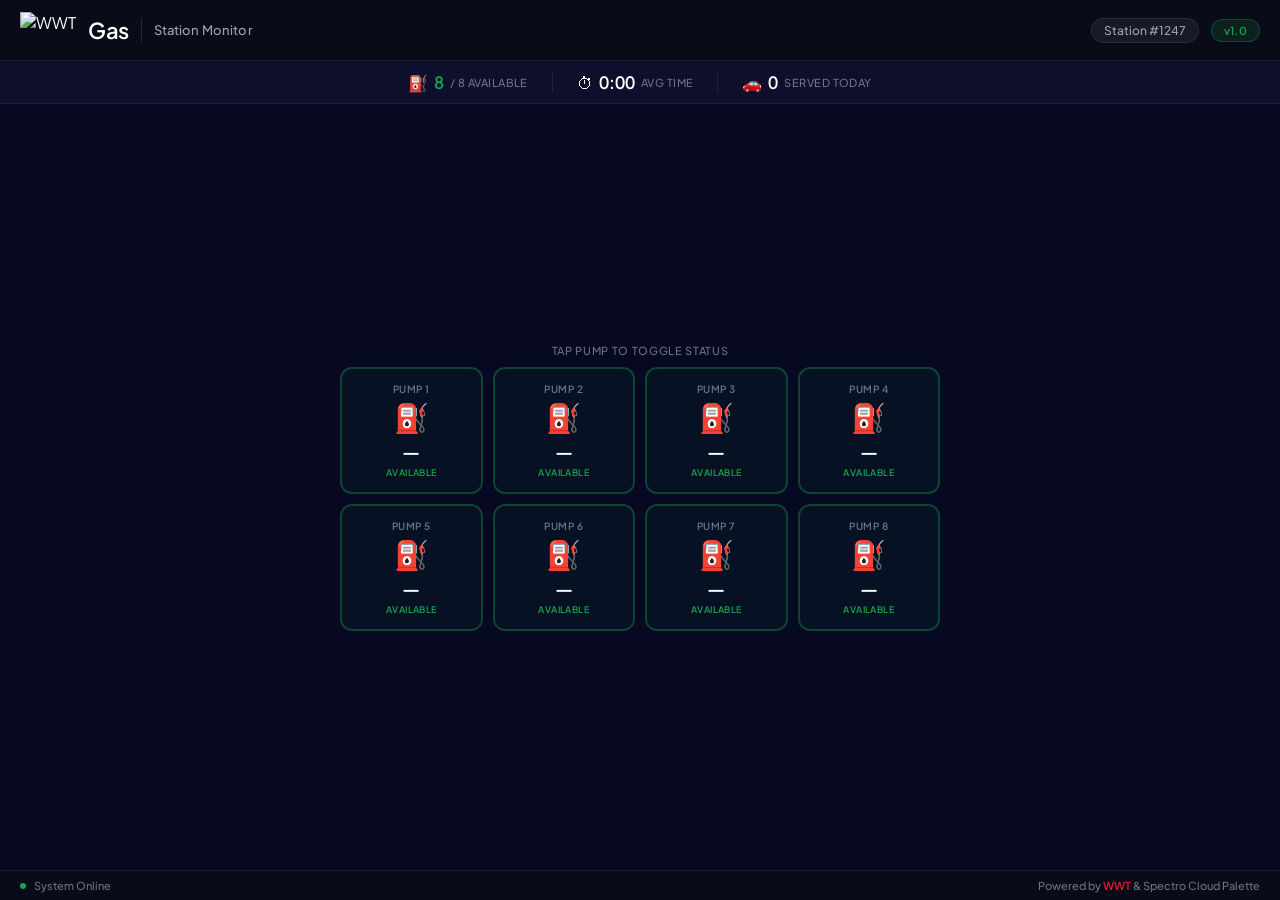
==== commit c99a1535: "Match WWT site branding: Plus Jakarta Sans font, exact color palette, larger logo" ====
--- a/app/v1/index.html
+++ b/app/v1/index.html
@@ -6,6 +6,9 @@
   <meta name="apple-mobile-web-app-capable" content="yes">
   <meta name="apple-mobile-web-app-status-bar-style" content="black-translucent">
   <title>WWT Gas — Station Monitor</title>
+  <link rel="preconnect" href="https://fonts.googleapis.com">
+  <link rel="preconnect" href="https://fonts.gstatic.com" crossorigin>
+  <link href="https://fonts.googleapis.com/css2?family=Plus+Jakarta+Sans:wght@400;500;600;700&display=swap" rel="stylesheet">
   <link rel="stylesheet" href="/css/style.css">
 </head>
 <body>
--- a/css/style.css
+++ b/css/style.css
@@ -1,31 +1,46 @@
 /* WWT Gas — Fuel Station Attendant App
    Brand: World Wide Technology
+   Font: Roobert (proprietary) → Plus Jakarta Sans (closest Google Fonts match)
    Colors from wwt.com: blue #006dc7, ink #0a0b19, red #e8192c,
-   dark bg #070822, navy #131431, pink rgba(227,28,121) */
+   dark bg #070822, navy #131431, pink #e31c79, orange #fb550e */
 
 :root {
+  /* WWT brand palette (exact values from wwt.com CSS vars) */
+  --wwt-blue: #006dc7;
+  --wwt-blue-light: #99cff7;
   --wwt-red: #e8192c;
-  --wwt-blue: #006dc7;
-  --wwt-ink: #0a0b19;
-  --wwt-dark: #070822;
-  --wwt-navy: #131431;
   --wwt-pink: #e31c79;
   --wwt-orange: #fb550e;
-  --wwt-purple: #1c0087;
+  --wwt-purple: #162fb4;
+  --wwt-ink: #0a0b19;
+  --wwt-ink-light: #4e4f5f;
+  --wwt-dark: #070822;
+  --wwt-navy: #1d1e48;
   --wwt-white: #ffffff;
-  --wwt-light: #d1d5db;
-  --wwt-muted: #9ca3af;
-
+  --wwt-gray-100: #f3f4f6;
+  --wwt-gray-200: #e5e7eb;
+  --wwt-gray-400: #9ca3af;
+  --wwt-gray-500: #6b7280;
+  --wwt-gray-600: #4b5563;
+  --wwt-gray-700: #374151;
+
+  /* Functional colors */
   --pump-available: #16a34a;
-  --pump-occupied: #006dc7;
+  --pump-occupied: var(--wwt-blue);
   --pump-warning: #f59e0b;
   --pump-critical: #ef4444;
 
-  --glass-bg: rgba(255, 255, 255, 0.05);
-  --glass-border: rgba(255, 255, 255, 0.08);
-
-  --radius: 0.75rem;
-  --radius-sm: 0.5rem;
+  /* Glass/surface (dark theme) */
+  --surface: rgba(29, 30, 72, 0.5);
+  --surface-border: rgba(255, 255, 255, 0.08);
+  --surface-hover: rgba(29, 30, 72, 0.7);
+
+  /* WWT border-radius values */
+  --radius-xs: 0.25rem;
+  --radius-sm: 0.375rem;
+  --radius: 0.5rem;
+  --radius-md: 0.75rem;
+  --radius-full: 9999px;
 }
 
 * { margin: 0; padding: 0; box-sizing: border-box; }
@@ -38,7 +53,8 @@
 }
 
 body {
-  font-family: -apple-system, BlinkMacSystemFont, 'SF Pro Display', 'Segoe UI', Roboto, Helvetica, Arial, sans-serif;
+  font-family: 'Plus Jakarta Sans', sans-serif;
+  font-weight: 400;
   background: var(--wwt-dark);
   color: var(--wwt-white);
   min-height: 100vh;
@@ -53,44 +69,41 @@
   display: flex;
   align-items: center;
   justify-content: space-between;
-  padding: 0.625rem 1.25rem;
-  background: var(--wwt-navy);
-  border-bottom: 1px solid var(--glass-border);
+  padding: 0.75rem 1.25rem;
+  background: var(--wwt-ink);
+  border-bottom: 1px solid var(--surface-border);
   flex-shrink: 0;
 }
 
 .header-left {
   display: flex;
   align-items: center;
-  gap: 0.625rem;
+  gap: 0.75rem;
 }
 
 .logo-mark {
-  height: 1.75rem;
+  height: 2.25rem;
   width: auto;
 }
 
 .logo-text {
-  font-size: 1.25rem;
-  font-weight: 700;
+  font-size: 1.375rem;
+  font-weight: 600;
   color: var(--wwt-white);
-  letter-spacing: -0.01em;
-}
-
-.logo-text .accent {
-  color: var(--wwt-blue);
+  letter-spacing: -0.02em;
 }
 
 .header-divider {
   width: 1px;
-  height: 1.25rem;
-  background: rgba(255, 255, 255, 0.15);
+  height: 1.5rem;
+  background: rgba(255, 255, 255, 0.12);
 }
 
 .header-subtitle {
   font-size: 0.8125rem;
   font-weight: 500;
-  color: var(--wwt-muted);
+  color: var(--wwt-gray-400);
+  letter-spacing: 0.01em;
 }
 
 .header-right {
@@ -101,18 +114,19 @@
 
 .station-id {
   font-size: 0.75rem;
-  color: var(--wwt-muted);
+  font-weight: 500;
+  color: var(--wwt-gray-400);
   background: rgba(255, 255, 255, 0.06);
-  padding: 0.25rem 0.625rem;
-  border-radius: 9999px;
-  border: 1px solid var(--glass-border);
+  padding: 0.25rem 0.75rem;
+  border-radius: var(--radius-full);
+  border: 1px solid var(--surface-border);
 }
 
 .version-pill {
   font-size: 0.6875rem;
   font-weight: 600;
-  padding: 0.25rem 0.625rem;
-  border-radius: 9999px;
+  padding: 0.25rem 0.75rem;
+  border-radius: var(--radius-full);
   letter-spacing: 0.03em;
 }
 
@@ -157,9 +171,9 @@
   align-items: center;
   justify-content: center;
   gap: 1.5rem;
-  padding: 0.5rem 1.25rem;
-  background: rgba(255, 255, 255, 0.03);
-  border-bottom: 1px solid var(--glass-border);
+  padding: 0.625rem 1.25rem;
+  background: rgba(29, 30, 72, 0.3);
+  border-bottom: 1px solid var(--surface-border);
   flex-shrink: 0;
 }
 
@@ -172,8 +186,8 @@
 .stat-icon { font-size: 1rem; }
 
 .stat-value {
-  font-size: 1rem;
-  font-weight: 700;
+  font-size: 1.0625rem;
+  font-weight: 600;
   font-variant-numeric: tabular-nums;
 }
 
@@ -183,7 +197,8 @@
 
 .stat-label {
   font-size: 0.6875rem;
-  color: var(--wwt-muted);
+  font-weight: 500;
+  color: var(--wwt-gray-500);
   text-transform: uppercase;
   letter-spacing: 0.04em;
 }
@@ -191,7 +206,7 @@
 .stat-divider {
   width: 1px;
   height: 1.25rem;
-  background: var(--glass-border);
+  background: var(--surface-border);
 }
 
 /* ─── Recommendation Bar (v2) ─── */
@@ -200,7 +215,7 @@
   align-items: center;
   gap: 0.625rem;
   padding: 0.5rem 1.25rem;
-  background: rgba(0, 109, 199, 0.08);
+  background: linear-gradient(90deg, rgba(0, 109, 199, 0.1), rgba(22, 47, 180, 0.06));
   border-bottom: 1px solid rgba(0, 109, 199, 0.15);
   flex-shrink: 0;
 }
@@ -209,20 +224,21 @@
 
 .recommendation-bar .label {
   font-size: 0.75rem;
-  color: var(--wwt-muted);
+  font-weight: 500;
+  color: var(--wwt-gray-400);
   text-transform: uppercase;
   letter-spacing: 0.03em;
 }
 
 .recommendation-bar .pump-rec {
   font-size: 1rem;
-  font-weight: 700;
+  font-weight: 600;
   color: var(--pump-available);
 }
 
 .recommendation-bar .pump-rec-detail {
   font-size: 0.75rem;
-  color: var(--wwt-muted);
+  color: var(--wwt-gray-500);
 }
 
 /* ─── Main ─── */
@@ -254,7 +270,8 @@
 
 .pump-section .section-label {
   font-size: 0.6875rem;
-  color: var(--wwt-muted);
+  font-weight: 500;
+  color: var(--wwt-gray-500);
   text-transform: uppercase;
   letter-spacing: 0.06em;
   margin-bottom: 0.625rem;
@@ -273,9 +290,9 @@
 /* ─── Pump Card ─── */
 .pump {
   position: relative;
-  background: var(--glass-bg);
-  border: 2px solid var(--glass-border);
-  border-radius: var(--radius);
+  background: var(--surface);
+  border: 2px solid var(--surface-border);
+  border-radius: var(--radius-md);
   padding: 0.875rem 0.5rem;
   display: flex;
   flex-direction: column;
@@ -297,7 +314,7 @@
 
 .pump.occupied {
   border-color: rgba(0, 109, 199, 0.4);
-  background: rgba(0, 109, 199, 0.08);
+  background: rgba(0, 109, 199, 0.1);
 }
 
 .pump.warning {
@@ -322,7 +339,7 @@
 .pump-number {
   font-size: 0.625rem;
   font-weight: 600;
-  color: var(--wwt-muted);
+  color: var(--wwt-gray-500);
   text-transform: uppercase;
   letter-spacing: 0.05em;
 }
@@ -331,7 +348,7 @@
 
 .pump-timer {
   font-size: 1.0625rem;
-  font-weight: 700;
+  font-weight: 600;
   font-variant-numeric: tabular-nums;
 }
 
@@ -367,8 +384,8 @@
 /* ─── Analytics Panel (v2) ─── */
 .analytics-panel {
   width: 260px;
-  background: rgba(19, 20, 49, 0.6);
-  border-left: 1px solid var(--glass-border);
+  background: rgba(10, 11, 25, 0.5);
+  border-left: 1px solid var(--surface-border);
   padding: 0.75rem;
   display: flex;
   flex-direction: column;
@@ -378,39 +395,40 @@
 }
 
 .analytics-panel .panel-title {
-  font-size: 0.625rem;
+  font-size: 0.6875rem;
   font-weight: 600;
   text-transform: uppercase;
   letter-spacing: 0.06em;
-  color: var(--wwt-muted);
+  color: var(--wwt-gray-400);
   padding-bottom: 0.375rem;
-  border-bottom: 1px solid var(--glass-border);
+  border-bottom: 1px solid var(--surface-border);
 }
 
 .metric-card {
-  background: var(--glass-bg);
-  border: 1px solid var(--glass-border);
-  border-radius: var(--radius-sm);
+  background: var(--surface);
+  border: 1px solid var(--surface-border);
+  border-radius: var(--radius);
   padding: 0.625rem;
 }
 
 .metric-card .metric-label {
   font-size: 0.5625rem;
+  font-weight: 500;
   text-transform: uppercase;
   letter-spacing: 0.05em;
-  color: var(--wwt-muted);
+  color: var(--wwt-gray-500);
   margin-bottom: 0.1875rem;
 }
 
 .metric-card .metric-value {
   font-size: 1.375rem;
-  font-weight: 700;
+  font-weight: 600;
   font-variant-numeric: tabular-nums;
 }
 
 .metric-card .metric-unit {
   font-size: 0.6875rem;
-  color: var(--wwt-muted);
+  color: var(--wwt-gray-500);
   font-weight: 400;
 }
 
@@ -426,14 +444,14 @@
 .efficiency-bar {
   height: 5px;
   background: rgba(255, 255, 255, 0.06);
-  border-radius: 3px;
+  border-radius: var(--radius-xs);
   margin-top: 0.375rem;
   overflow: hidden;
 }
 
 .efficiency-bar .fill {
   height: 100%;
-  border-radius: 3px;
+  border-radius: var(--radius-xs);
   background: linear-gradient(90deg, var(--wwt-blue), var(--pump-available));
   transition: width 0.5s ease;
 }
@@ -442,9 +460,10 @@
 
 .activity-log .log-title {
   font-size: 0.5625rem;
+  font-weight: 500;
   text-transform: uppercase;
   letter-spacing: 0.05em;
-  color: var(--wwt-muted);
+  color: var(--wwt-gray-500);
   margin-bottom: 0.375rem;
 }
 
@@ -458,17 +477,17 @@
 
 .log-entry {
   font-size: 0.625rem;
-  color: var(--wwt-light);
+  color: var(--wwt-gray-200);
   padding: 0.25rem 0.375rem;
-  background: var(--glass-bg);
-  border-radius: 0.25rem;
+  background: var(--surface);
+  border-radius: var(--radius-xs);
   display: flex;
   align-items: center;
   gap: 0.375rem;
 }
 
 .log-entry .log-time {
-  color: var(--wwt-muted);
+  color: var(--wwt-gray-500);
   font-variant-numeric: tabular-nums;
   flex-shrink: 0;
 }
@@ -478,9 +497,9 @@
   display: flex;
   align-items: center;
   justify-content: space-between;
-  padding: 0.375rem 1.25rem;
-  background: rgba(255, 255, 255, 0.03);
-  border-top: 1px solid var(--glass-border);
+  padding: 0.5rem 1.25rem;
+  background: var(--wwt-ink);
+  border-top: 1px solid var(--surface-border);
   flex-shrink: 0;
 }
 
@@ -488,13 +507,14 @@
   display: flex;
   align-items: center;
   gap: 0.5rem;
-  font-size: 0.625rem;
-  color: var(--wwt-muted);
+  font-size: 0.6875rem;
+  font-weight: 500;
+  color: var(--wwt-gray-500);
 }
 
 .footer .status-dot {
-  width: 5px;
-  height: 5px;
+  width: 6px;
+  height: 6px;
   border-radius: 50%;
   display: inline-block;
 }
@@ -517,18 +537,19 @@
 }
 
 .toast {
-  background: rgba(7, 8, 34, 0.92);
+  background: rgba(10, 11, 25, 0.94);
   backdrop-filter: blur(12px);
-  border: 1px solid var(--glass-border);
-  border-radius: var(--radius-sm);
+  border: 1px solid var(--surface-border);
+  border-radius: var(--radius);
   padding: 0.5rem 0.75rem;
   font-size: 0.75rem;
-  color: var(--wwt-light);
+  font-weight: 500;
+  color: var(--wwt-gray-200);
   display: flex;
   align-items: center;
   gap: 0.375rem;
   animation: toast-in 0.3s ease-out;
-  box-shadow: 0 8px 24px rgba(0, 0, 0, 0.4);
+  box-shadow: 0 8px 24px rgba(0, 0, 0, 0.5);
   max-width: 280px;
 }
 
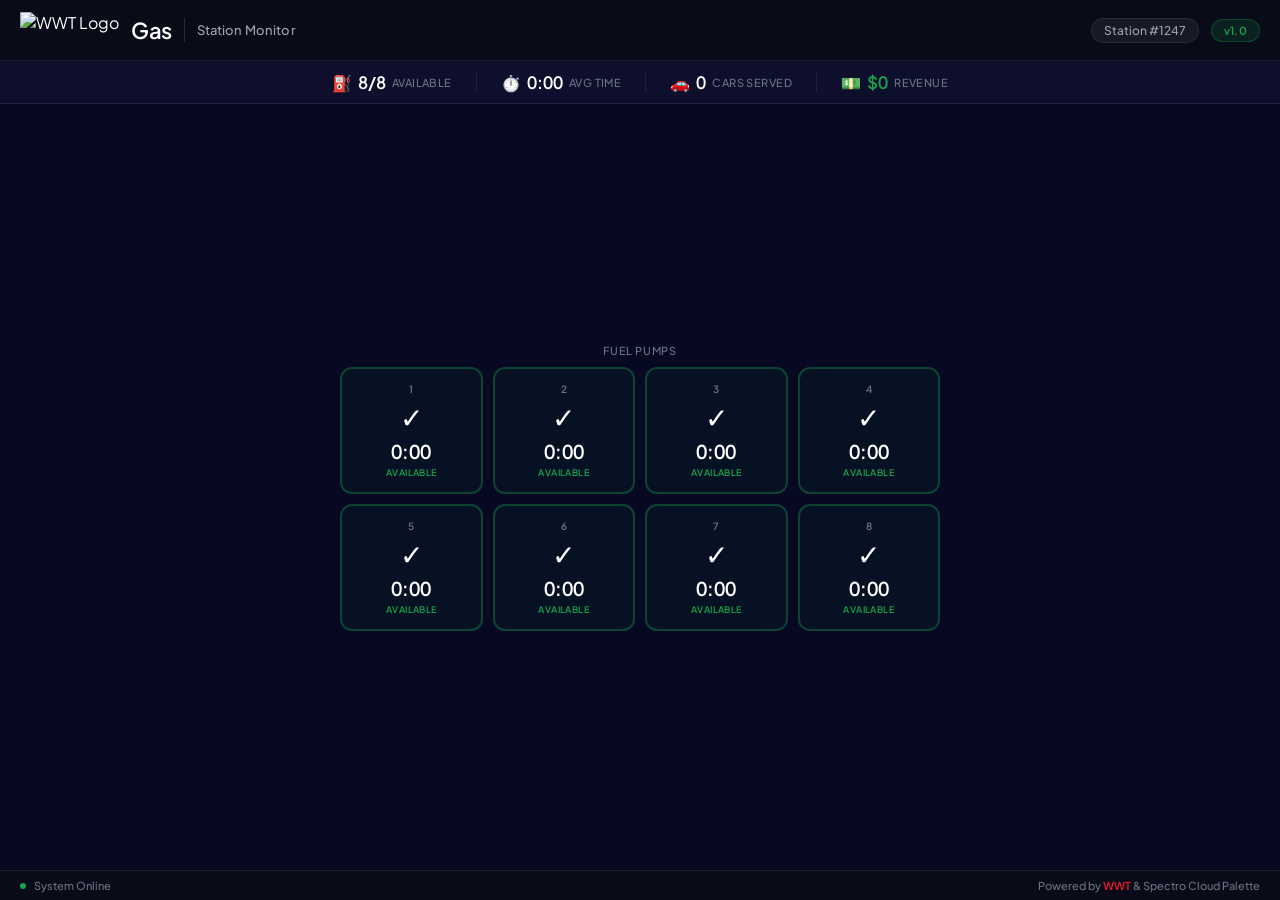
==== commit e1aaaec3: "Major overhaul: station map, sparklines, ambient bg, queue, revenue counter v1: intentionally basic " ====
--- a/app/v1/index.html
+++ b/app/v1/index.html
@@ -12,12 +12,10 @@
   <link rel="stylesheet" href="/css/style.css">
 </head>
 <body>
-
-  <!-- Header -->
   <div class="header">
     <div class="header-left">
-      <img src="/images/logo.png" class="logo-mark" alt="WWT">
-      <span class="logo-text">Gas</span>
+      <img src="/images/logo.png" alt="WWT Logo" class="logo-mark">
+      <div class="logo-text">Gas</div>
       <div class="header-divider"></div>
       <div class="header-subtitle">Station Monitor</div>
     </div>
@@ -27,41 +25,42 @@
     </div>
   </div>
 
-  <!-- Stats Bar -->
   <div class="stats-bar">
     <div class="stat">
-      <span class="stat-icon">⛽</span>
-      <span class="stat-value good" id="available-count">8</span>
-      <span class="stat-label">/ 8 Available</span>
+      <div class="stat-icon">⛽</div>
+      <div class="stat-value" id="available-count">8</div>
+      <div class="stat-label">Available</div>
     </div>
     <div class="stat-divider"></div>
     <div class="stat">
-      <span class="stat-icon">⏱</span>
-      <span class="stat-value" id="avg-time">0:00</span>
-      <span class="stat-label">Avg Time</span>
+      <div class="stat-icon">⏱️</div>
+      <div class="stat-value" id="avg-time">0:00</div>
+      <div class="stat-label">Avg Time</div>
     </div>
     <div class="stat-divider"></div>
     <div class="stat">
-      <span class="stat-icon">🚗</span>
-      <span class="stat-value" id="cars-served">0</span>
-      <span class="stat-label">Served Today</span>
+      <div class="stat-icon">🚗</div>
+      <div class="stat-value" id="cars-served">0</div>
+      <div class="stat-label">Cars Served</div>
+    </div>
+    <div class="stat-divider"></div>
+    <div class="stat">
+      <div class="stat-icon">💵</div>
+      <div class="stat-value revenue" id="revenue">$0</div>
+      <div class="stat-label">Revenue</div>
     </div>
   </div>
 
-  <!-- Pump Grid -->
   <div class="main v1-layout">
     <div class="pump-section">
-      <div class="section-label">Tap pump to toggle status</div>
-      <div class="pump-grid" id="pump-grid">
-        <!-- Pumps generated by JS -->
-      </div>
+      <div class="section-label">Fuel Pumps</div>
+      <div class="pump-grid" id="pump-grid"></div>
     </div>
   </div>
 
-  <!-- Footer -->
   <div class="footer">
     <div class="footer-left">
-      <span class="status-dot online"></span>
+      <div class="status-dot online"></div>
       <span>System Online</span>
     </div>
     <div class="footer-right">
@@ -69,126 +68,132 @@
     </div>
   </div>
 
-<script>
-(function() {
-  'use strict';
+  <script>
+    // State management
+    const state = {
+      pumps: Array.from({ length: 8 }, (_, i) => ({
+        id: i + 1,
+        status: 'available',
+        elapsedTime: 0,
+        startTime: null
+      })),
+      completedTimes: [],
+      carsServed: 0,
+      revenue: 0
+    };
 
-  const PUMP_COUNT = 8;
-  const WARNING_THRESHOLD = 300;  // 5 min
-  const CRITICAL_THRESHOLD = 420; // 7 min
+    // Format seconds as M:SS
+    function formatTime(seconds) {
+      const mins = Math.floor(seconds / 60);
+      const secs = seconds % 60;
+      return `${mins}:${secs.toString().padStart(2, '0')}`;
+    }
 
-  // State
-  const pumps = [];
-  let carsServed = 0;
-  let completedTimes = [];
+    // Toggle pump status
+    function togglePump(pumpId) {
+      const pump = state.pumps.find(p => p.id === pumpId);
+      if (!pump) return;
 
-  // Init pumps
-  for (let i = 1; i <= PUMP_COUNT; i++) {
-    pumps.push({ id: i, status: 'available', startTime: null, elapsed: 0 });
-  }
-
-  // Render pump grid
-  const grid = document.getElementById('pump-grid');
-  pumps.forEach(pump => {
-    const el = document.createElement('div');
-    el.className = 'pump available';
-    el.dataset.id = pump.id;
-    el.innerHTML = `
-      <span class="pump-number">Pump ${pump.id}</span>
-      <span class="pump-status-icon">⛽</span>
-      <span class="pump-timer">—</span>
-      <span class="pump-label">Available</span>
-    `;
-    el.addEventListener('click', () => togglePump(pump.id));
-    grid.appendChild(el);
-  });
-
-  function togglePump(id) {
-    const pump = pumps.find(p => p.id === id);
-    if (pump.status === 'available') {
-      pump.status = 'occupied';
-      pump.startTime = Date.now();
-      pump.elapsed = 0;
-    } else {
-      // Complete the pump session
-      if (pump.elapsed > 0) {
-        completedTimes.push(pump.elapsed);
-        carsServed++;
-      }
-      pump.status = 'available';
-      pump.startTime = null;
-      pump.elapsed = 0;
-    }
-    render();
-  }
-
-  function formatTime(seconds) {
-    const m = Math.floor(seconds / 60);
-    const s = Math.floor(seconds % 60);
-    return `${m}:${s.toString().padStart(2, '0')}`;
-  }
-
-  function render() {
-    pumps.forEach(pump => {
-      const el = grid.querySelector(`[data-id="${pump.id}"]`);
-      if (!el) return;
-
-      if (pump.status !== 'available' && pump.startTime) {
-        pump.elapsed = (Date.now() - pump.startTime) / 1000;
-
-        if (pump.elapsed >= CRITICAL_THRESHOLD) {
-          pump.status = 'critical';
-        } else if (pump.elapsed >= WARNING_THRESHOLD) {
-          pump.status = 'warning';
-        } else {
-          pump.status = 'occupied';
+      if (pump.status === 'available') {
+        // Start occupation
+        pump.status = 'occupied';
+        pump.startTime = Date.now();
+        pump.elapsedTime = 0;
+      } else {
+        // End occupation
+        if (pump.elapsedTime > 0) {
+          state.completedTimes.push(pump.elapsedTime);
+          state.carsServed++;
+          // Add random revenue between $25-65
+          const sale = Math.floor(Math.random() * 41) + 25;
+          state.revenue += sale;
         }
+        pump.status = 'available';
+        pump.startTime = null;
+        pump.elapsedTime = 0;
       }
 
-      el.className = `pump ${pump.status}`;
+      render();
+    }
 
-      const icon = el.querySelector('.pump-status-icon');
-      const timer = el.querySelector('.pump-timer');
-      const label = el.querySelector('.pump-label');
+    // Update pump timers
+    function updateTimers() {
+      const now = Date.now();
+      state.pumps.forEach(pump => {
+        if (pump.status !== 'available' && pump.startTime) {
+          pump.elapsedTime = Math.floor((now - pump.startTime) / 1000);
 
-      if (pump.status === 'available') {
-        icon.textContent = '⛽';
-        timer.textContent = '—';
-        label.textContent = 'Available';
-      } else if (pump.status === 'occupied') {
-        icon.textContent = '🚗';
-        timer.textContent = formatTime(pump.elapsed);
-        label.textContent = 'Occupied';
-      } else if (pump.status === 'warning') {
-        icon.textContent = '⚠️';
-        timer.textContent = formatTime(pump.elapsed);
-        label.textContent = 'Overstay';
-      } else if (pump.status === 'critical') {
-        icon.textContent = '🚨';
-        timer.textContent = formatTime(pump.elapsed);
-        label.textContent = 'Alert';
+          // Update status based on elapsed time
+          if (pump.elapsedTime >= 420) {
+            pump.status = 'critical';
+          } else if (pump.elapsedTime >= 300) {
+            pump.status = 'warning';
+          } else if (pump.status === 'warning' || pump.status === 'critical') {
+            pump.status = 'occupied';
+          }
+        }
+      });
+    }
+
+    // Calculate average time
+    function calculateAvgTime() {
+      if (state.completedTimes.length === 0) return 0;
+      const sum = state.completedTimes.reduce((a, b) => a + b, 0);
+      return Math.floor(sum / state.completedTimes.length);
+    }
+
+    // Get status icon
+    function getStatusIcon(status) {
+      switch (status) {
+        case 'available': return '✓';
+        case 'occupied': return '●';
+        case 'warning': return '⚠️';
+        case 'critical': return '⚠️';
+        default: return '●';
       }
-    });
+    }
 
-    // Update stats
-    const available = pumps.filter(p => p.status === 'available').length;
-    const availEl = document.getElementById('available-count');
-    availEl.textContent = available;
-    availEl.className = `stat-value ${available > 4 ? 'good' : available > 2 ? 'warn' : 'bad'}`;
+    // Get status label
+    function getStatusLabel(status) {
+      switch (status) {
+        case 'available': return 'Available';
+        case 'occupied': return 'In Use';
+        case 'warning': return 'Long Wait';
+        case 'critical': return 'Critical';
+        default: return 'Unknown';
+      }
+    }
 
-    document.getElementById('cars-served').textContent = carsServed;
+    // Render UI
+    function render() {
+      // Update stats bar
+      const availableCount = state.pumps.filter(p => p.status === 'available').length;
+      document.getElementById('available-count').textContent = `${availableCount}/8`;
+      document.getElementById('avg-time').textContent = formatTime(calculateAvgTime());
+      document.getElementById('cars-served').textContent = state.carsServed;
+      document.getElementById('revenue').textContent = `$${state.revenue.toLocaleString()}`;
 
-    // Avg time from completed sessions
-    if (completedTimes.length > 0) {
-      const avg = completedTimes.reduce((a, b) => a + b, 0) / completedTimes.length;
-      document.getElementById('avg-time').textContent = formatTime(avg);
+      // Render pump grid
+      const grid = document.getElementById('pump-grid');
+      grid.innerHTML = state.pumps.map(pump => `
+        <div class="pump ${pump.status}" onclick="togglePump(${pump.id})">
+          <div class="pump-number">${pump.id}</div>
+          <div class="pump-status-icon">${getStatusIcon(pump.status)}</div>
+          <div class="pump-timer">${formatTime(pump.elapsedTime)}</div>
+          <div class="pump-label">${getStatusLabel(pump.status)}</div>
+        </div>
+      `).join('');
     }
-  }
 
-  // Tick every second
-  setInterval(render, 1000);
-  render();
-})();
-</script>
+    // Main update loop
+    function update() {
+      updateTimers();
+      render();
+    }
+
+    // Initialize
+    render();
+    setInterval(update, 1000);
+  </script>
 </body>
 </html>
--- a/css/style.css
+++ b/css/style.css
@@ -2,7 +2,13 @@
    Brand: World Wide Technology
    Font: Roobert (proprietary) → Plus Jakarta Sans (closest Google Fonts match)
    Colors from wwt.com: blue #006dc7, ink #0a0b19, red #e8192c,
-   dark bg #070822, navy #131431, pink #e31c79, orange #fb550e */
+   dark bg #070822, navy #1d1e48, pink #e31c79, orange #fb550e */
+
+@property --gradient-angle {
+  syntax: '<angle>';
+  initial-value: 0deg;
+  inherits: false;
+}
 
 :root {
   /* WWT brand palette (exact values from wwt.com CSS vars) */
@@ -40,6 +46,7 @@
   --radius-sm: 0.375rem;
   --radius: 0.5rem;
   --radius-md: 0.75rem;
+  --radius-lg: 1rem;
   --radius-full: 9999px;
 }
 
@@ -62,6 +69,30 @@
   overflow: hidden;
   display: flex;
   flex-direction: column;
+  position: relative;
+}
+
+/* ─── Ambient Gradient Background (v2 only) ─── */
+body.has-ambient::before {
+  content: '';
+  position: fixed;
+  inset: 0;
+  background: conic-gradient(
+    from var(--gradient-angle),
+    rgba(0, 109, 199, 0.07),
+    rgba(227, 28, 121, 0.04),
+    rgba(251, 85, 14, 0.03),
+    rgba(22, 47, 180, 0.05),
+    rgba(0, 109, 199, 0.07)
+  );
+  animation: rotate-gradient 25s linear infinite;
+  z-index: 0;
+  pointer-events: none;
+}
+
+body.has-ambient > * {
+  position: relative;
+  z-index: 1;
 }
 
 /* ─── Header ─── */
@@ -194,6 +225,7 @@
 .stat-value.good { color: var(--pump-available); }
 .stat-value.warn { color: var(--pump-warning); }
 .stat-value.bad { color: var(--pump-critical); }
+.stat-value.revenue { color: var(--pump-available); }
 
 .stat-label {
   font-size: 0.6875rem;
@@ -257,7 +289,7 @@
 
 .main.v2-layout { gap: 0; }
 
-/* ─── Pump Section ─── */
+/* ─── Pump Section (v1 grid) ─── */
 .pump-section {
   flex: 1;
   display: flex;
@@ -284,8 +316,6 @@
   width: 100%;
   max-width: 600px;
 }
-
-.v2-layout .pump-grid { max-width: 500px; }
 
 /* ─── Pump Card ─── */
 .pump {
@@ -327,13 +357,6 @@
   border-color: rgba(232, 25, 44, 0.5);
   background: rgba(232, 25, 44, 0.1);
   animation: pulse-critical 1s ease-in-out infinite;
-}
-
-.pump.offline {
-  border-color: rgba(255, 255, 255, 0.05);
-  background: rgba(255, 255, 255, 0.02);
-  opacity: 0.4;
-  cursor: default;
 }
 
 .pump-number {
@@ -381,6 +404,267 @@
   background: var(--wwt-blue);
 }
 
+/* ─── Station Map (v2) ─── */
+.station-map {
+  flex: 1;
+  display: flex;
+  flex-direction: column;
+  align-items: center;
+  justify-content: center;
+  padding: 0.625rem 1rem;
+  min-width: 0;
+}
+
+.station-container {
+  width: 100%;
+  max-width: 560px;
+  background: rgba(10, 11, 25, 0.5);
+  border: 1px solid var(--surface-border);
+  border-radius: var(--radius-lg);
+  padding: 0.75rem 1rem;
+  position: relative;
+  overflow: hidden;
+}
+
+/* Subtle grid pattern on station */
+.station-container::before {
+  content: '';
+  position: absolute;
+  inset: 0;
+  background-image:
+    linear-gradient(rgba(255,255,255,0.02) 1px, transparent 1px),
+    linear-gradient(90deg, rgba(255,255,255,0.02) 1px, transparent 1px);
+  background-size: 24px 24px;
+  pointer-events: none;
+}
+
+.station-entrance, .station-exit {
+  display: flex;
+  align-items: center;
+  justify-content: space-between;
+  padding: 0.25rem 0;
+}
+
+.enter-label, .exit-label {
+  font-size: 0.5625rem;
+  font-weight: 600;
+  text-transform: uppercase;
+  letter-spacing: 0.1em;
+  color: var(--wwt-gray-600);
+}
+
+.queue-indicator {
+  display: flex;
+  align-items: center;
+  gap: 0.375rem;
+  font-size: 0.625rem;
+  color: var(--wwt-gray-500);
+  font-weight: 500;
+}
+
+.queue-cars {
+  display: flex;
+  gap: 3px;
+}
+
+.queue-car-dot {
+  width: 8px;
+  height: 12px;
+  border-radius: 3px 3px 2px 2px;
+  background: var(--wwt-blue);
+  opacity: 0.6;
+  animation: queue-pulse 1.5s ease-in-out infinite;
+}
+
+.queue-car-dot:nth-child(2) { animation-delay: 0.2s; }
+.queue-car-dot:nth-child(3) { animation-delay: 0.4s; }
+.queue-car-dot:nth-child(4) { animation-delay: 0.6s; }
+
+.lane {
+  display: flex;
+  align-items: center;
+  justify-content: center;
+  height: 1.25rem;
+  position: relative;
+}
+
+.lane::before {
+  content: '';
+  position: absolute;
+  left: 5%;
+  right: 5%;
+  height: 1px;
+  background: repeating-linear-gradient(
+    90deg,
+    rgba(255,255,255,0.06) 0px,
+    rgba(255,255,255,0.06) 14px,
+    transparent 14px,
+    transparent 24px
+  );
+}
+
+.lane-arrow {
+  font-size: 0.5rem;
+  color: var(--wwt-gray-600);
+  z-index: 1;
+  background: rgba(10, 11, 25, 0.8);
+  padding: 0 0.375rem;
+  letter-spacing: 0.3em;
+}
+
+.pump-island {
+  display: grid;
+  grid-template-columns: repeat(4, 1fr);
+  gap: 0.5rem;
+  padding: 0.5rem;
+  background: rgba(29, 30, 72, 0.25);
+  border: 1px solid rgba(255, 255, 255, 0.05);
+  border-radius: var(--radius);
+  margin: 0.25rem 0;
+}
+
+/* ─── Pump Bay (station map variant) ─── */
+.pump-bay {
+  display: flex;
+  flex-direction: column;
+  align-items: center;
+  gap: 0.125rem;
+  padding: 0.375rem 0.25rem;
+  border-radius: var(--radius);
+  cursor: pointer;
+  transition: all 0.2s ease;
+  position: relative;
+  -webkit-tap-highlight-color: transparent;
+  touch-action: manipulation;
+}
+
+.pump-bay:active { transform: scale(0.95); }
+
+.pump-bay .bay-number {
+  font-size: 0.5rem;
+  font-weight: 600;
+  color: var(--wwt-gray-500);
+  text-transform: uppercase;
+  letter-spacing: 0.06em;
+}
+
+.pump-bay .bay-dispenser {
+  width: 18px;
+  height: 4px;
+  border-radius: 2px;
+  background: var(--wwt-gray-600);
+  margin: 0.125rem 0;
+}
+
+/* Car shape in bay */
+.pump-bay .car-shape {
+  width: 38px;
+  height: 52px;
+  border-radius: 10px 10px 6px 6px;
+  position: relative;
+  transition: all 0.4s cubic-bezier(0.34, 1.56, 0.64, 1);
+  display: flex;
+  align-items: center;
+  justify-content: center;
+}
+
+.pump-bay .car-shape.hidden {
+  opacity: 0;
+  transform: scale(0.3) translateY(-20px);
+}
+
+/* Windshield */
+.pump-bay .car-shape::before {
+  content: '';
+  position: absolute;
+  top: 6px;
+  left: 6px;
+  right: 6px;
+  height: 9px;
+  border-radius: 3px;
+  background: rgba(255, 255, 255, 0.12);
+}
+
+/* Taillights */
+.pump-bay .car-shape::after {
+  content: '';
+  position: absolute;
+  bottom: 5px;
+  left: 7px;
+  right: 7px;
+  height: 3px;
+  border-radius: 1.5px;
+  background: rgba(255, 255, 255, 0.15);
+}
+
+.pump-bay .car-timer {
+  font-size: 0.625rem;
+  font-weight: 700;
+  color: white;
+  font-variant-numeric: tabular-nums;
+  z-index: 1;
+  margin-top: 4px;
+  text-shadow: 0 1px 3px rgba(0,0,0,0.4);
+}
+
+/* Empty bay indicator */
+.pump-bay .empty-slot {
+  width: 38px;
+  height: 52px;
+  border: 2px dashed rgba(22, 163, 74, 0.25);
+  border-radius: 10px 10px 6px 6px;
+  display: flex;
+  align-items: center;
+  justify-content: center;
+  transition: all 0.3s ease;
+}
+
+.pump-bay .empty-slot .slot-icon {
+  font-size: 1.125rem;
+  opacity: 0.5;
+}
+
+.pump-bay .bay-status-text {
+  font-size: 0.4375rem;
+  font-weight: 600;
+  text-transform: uppercase;
+  letter-spacing: 0.06em;
+  margin-top: 0.125rem;
+}
+
+/* Bay status colors */
+.pump-bay.available .bay-status-text { color: var(--pump-available); }
+.pump-bay.occupied .bay-status-text { color: var(--wwt-blue); }
+.pump-bay.warning .bay-status-text { color: var(--pump-warning); }
+.pump-bay.critical .bay-status-text { color: var(--wwt-red); }
+
+.pump-bay.available { background: rgba(22, 163, 74, 0.04); }
+.pump-bay.occupied { background: rgba(0, 109, 199, 0.06); }
+.pump-bay.warning {
+  background: rgba(245, 158, 11, 0.06);
+  animation: pulse-warning 2s ease-in-out infinite;
+}
+.pump-bay.critical {
+  background: rgba(232, 25, 44, 0.08);
+  animation: pulse-critical 1s ease-in-out infinite;
+}
+
+.pump-bay.available .car-shape { background: var(--pump-available); }
+.pump-bay.occupied .car-shape { background: var(--wwt-blue); }
+.pump-bay.warning .car-shape { background: var(--pump-warning); }
+.pump-bay.critical .car-shape { background: var(--wwt-red); }
+
+.pump-bay .sensor-indicator {
+  position: absolute;
+  top: 2px;
+  right: 2px;
+  width: 4px;
+  height: 4px;
+  border-radius: 50%;
+  background: var(--pump-available);
+  animation: sensor-blink 3s ease-in-out infinite;
+}
+
 /* ─── Analytics Panel (v2) ─── */
 .analytics-panel {
   width: 260px;
@@ -420,6 +704,12 @@
   margin-bottom: 0.1875rem;
 }
 
+.metric-card .metric-row {
+  display: flex;
+  align-items: baseline;
+  gap: 0.25rem;
+}
+
 .metric-card .metric-value {
   font-size: 1.375rem;
   font-weight: 600;
@@ -435,11 +725,34 @@
 .metric-card .metric-trend {
   font-size: 0.6875rem;
   font-weight: 600;
-  margin-left: 0.375rem;
+  margin-left: 0.25rem;
 }
 
 .metric-trend.up { color: var(--pump-available); }
 .metric-trend.down { color: var(--wwt-red); }
+
+/* ─── Sparkline ─── */
+.sparkline {
+  width: 100%;
+  height: 28px;
+  margin-top: 0.375rem;
+  display: block;
+}
+
+.sparkline-line {
+  fill: none;
+  stroke-width: 1.5;
+  stroke-linecap: round;
+  stroke-linejoin: round;
+}
+
+.sparkline-area {
+  opacity: 0.1;
+}
+
+.sparkline-dot {
+  transition: all 0.3s ease;
+}
 
 .efficiency-bar {
   height: 5px;
@@ -560,6 +873,10 @@
 .toast.fade-out { animation: toast-out 0.3s ease-in forwards; }
 
 /* ─── Animations ─── */
+@keyframes rotate-gradient {
+  to { --gradient-angle: 360deg; }
+}
+
 @keyframes pulse-warning {
   0%, 100% { box-shadow: 0 0 0 0 rgba(245, 158, 11, 0); }
   50% { box-shadow: 0 0 12px 2px rgba(245, 158, 11, 0.15); }
@@ -575,6 +892,11 @@
   50% { opacity: 0.3; }
 }
 
+@keyframes queue-pulse {
+  0%, 100% { opacity: 0.4; }
+  50% { opacity: 0.8; }
+}
+
 @keyframes toast-in {
   from { opacity: 0; transform: translateX(16px); }
   to { opacity: 1; transform: translateX(0); }
@@ -585,9 +907,20 @@
   to { opacity: 0; transform: translateX(16px); }
 }
 
+@keyframes car-arrive {
+  from { opacity: 0; transform: scale(0.3) translateY(-20px); }
+  to { opacity: 1; transform: scale(1) translateY(0); }
+}
+
+@keyframes car-depart {
+  from { opacity: 1; transform: scale(1) translateY(0); }
+  to { opacity: 0; transform: scale(0.3) translateY(20px); }
+}
+
 /* ─── Responsive ─── */
 @media (max-width: 768px) {
   .pump-grid { grid-template-columns: repeat(2, 1fr); }
+  .pump-island { grid-template-columns: repeat(2, 1fr); }
   .analytics-panel { width: 200px; }
   .stats-bar { gap: 0.75rem; flex-wrap: wrap; }
 }
@@ -596,4 +929,5 @@
   .pump { min-height: 105px; }
   .pump-timer { font-size: 1.1875rem; }
   .pump-status-icon { font-size: 1.75rem; }
-}
+  .pump-bay .car-shape { width: 42px; height: 56px; }
+}
